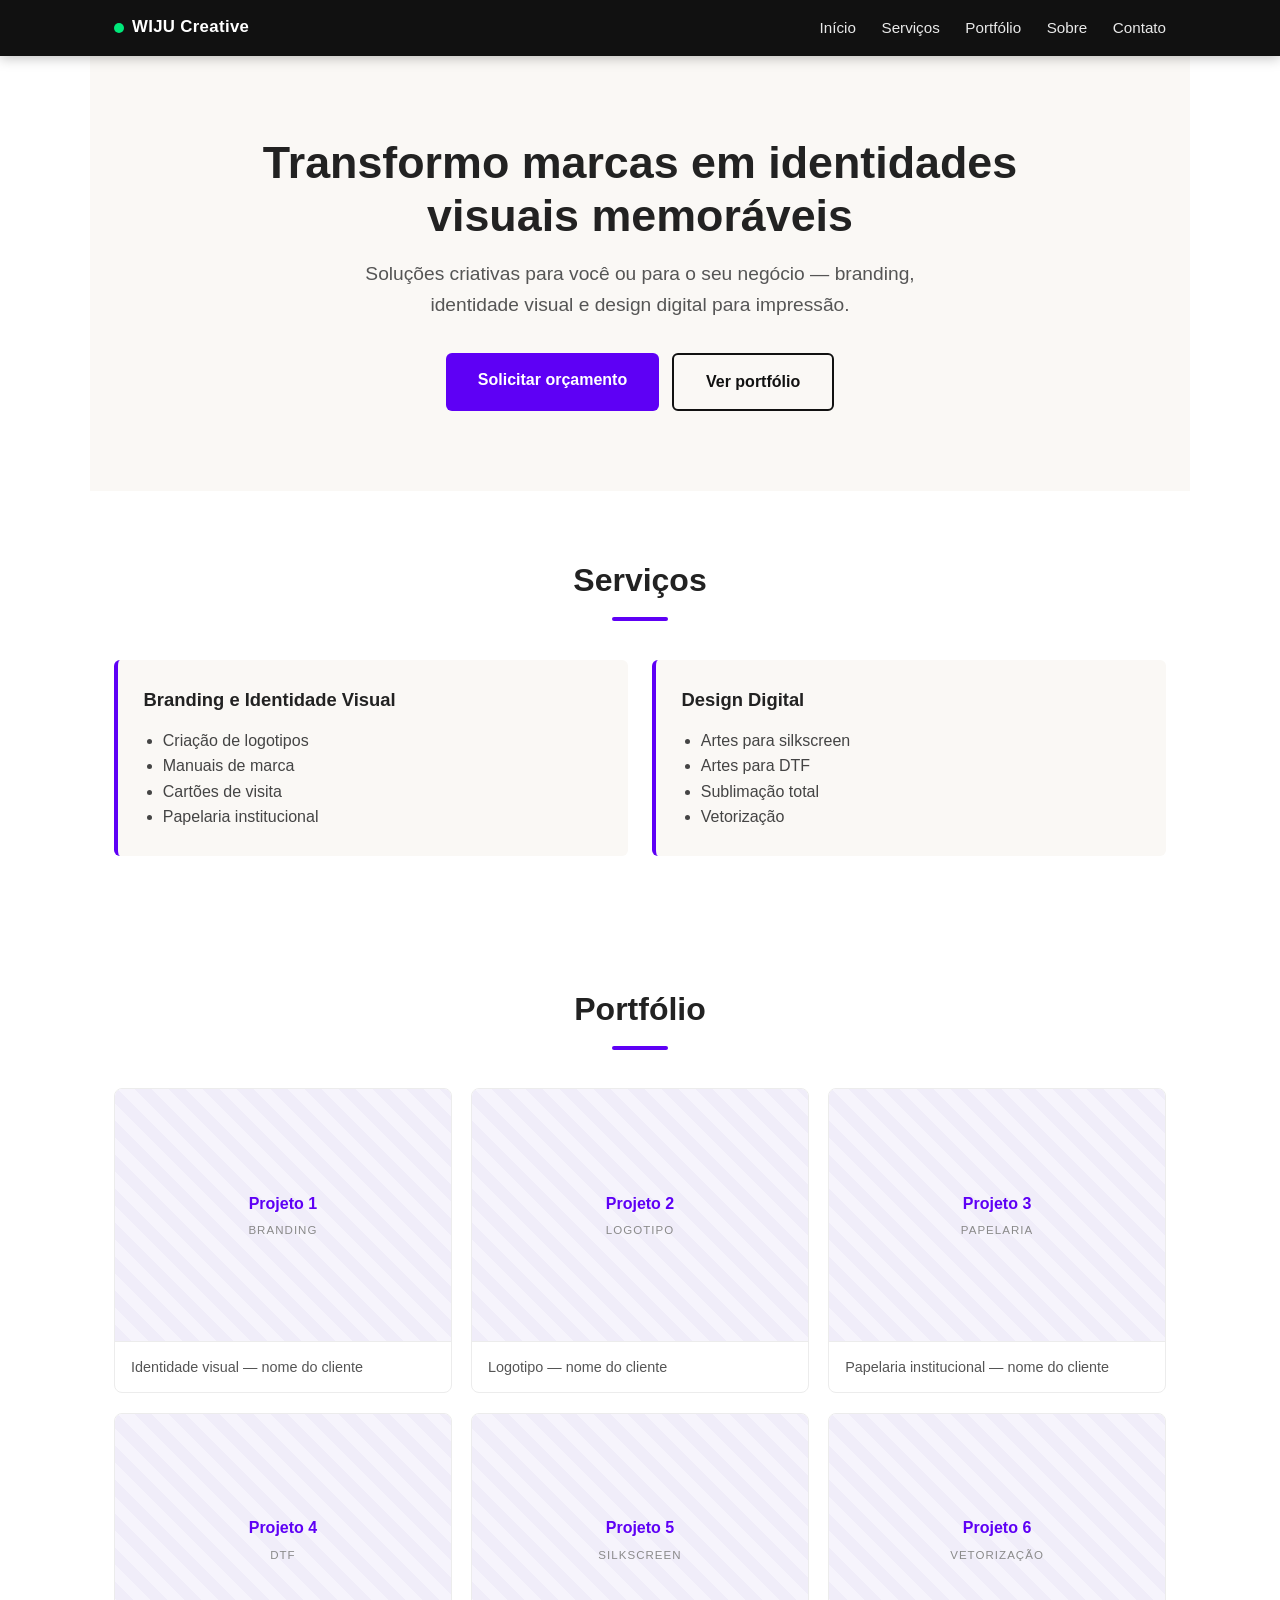
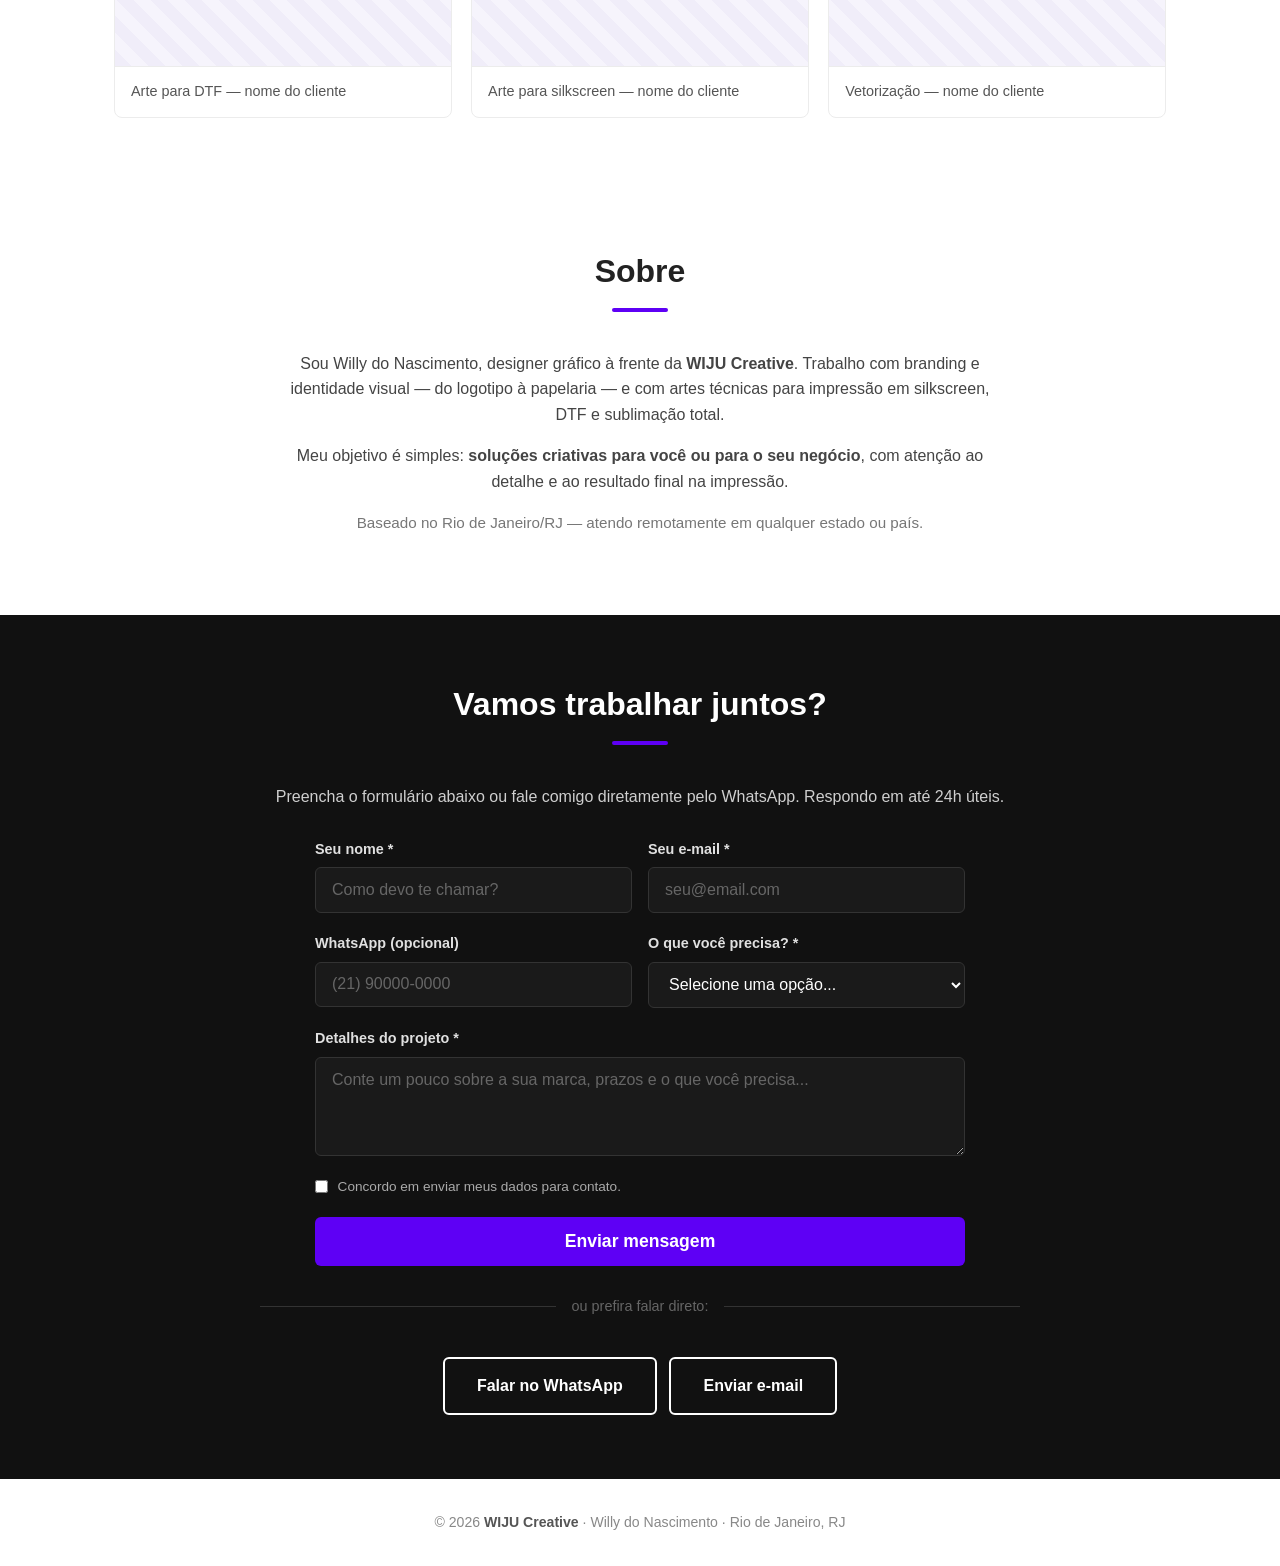
==== index.html @ ee86f131 "Add files via upload" ====
<!DOCTYPE html>
<html lang="pt-BR">
<head>
  <meta charset="UTF-8">
  <meta name="viewport" content="width=device-width, initial-scale=1.0">

  <!-- ===== SEO ===== -->
  <title>WIJU Creative | Branding e Design Digital — Willy do Nascimento</title>
  <meta name="description" content="WIJU Creative — Willy do Nascimento. Branding, identidade visual e design digital para impressão: silkscreen, DTF, sublimação total e vetorização. Rio de Janeiro, atendimento remoto em todo o Brasil e exterior.">
  <meta name="author" content="Willy do Nascimento">
  <meta name="theme-color" content="#5e00f5">
  <link rel="canonical" href="https://www.SEUDOMINIO.com.br/">

  <!-- ===== Open Graph / WhatsApp / Instagram ===== -->
  <meta property="og:type" content="website">
  <meta property="og:locale" content="pt_BR">
  <meta property="og:site_name" content="WIJU Creative">
  <meta property="og:title" content="WIJU Creative | Branding e Design Digital">
  <meta property="og:description" content="Soluções criativas para você ou para o seu negócio. Logotipos, identidade visual e artes técnicas para silkscreen, DTF e sublimação.">
  <meta property="og:url" content="https://www.SEUDOMINIO.com.br/">
  <!-- Aponta para a imagem na raiz do site -->
  <meta property="og:image" content="https://www.SEUDOMINIO.com.br/og-image.jpg">
  <meta property="og:image:width" content="1200">
  <meta property="og:image:height" content="630">
  <meta name="twitter:card" content="summary_large_image">

  <!-- ===== Favicon (SVG inline) ===== -->
  <link rel="icon" href="data:image/svg+xml,<svg xmlns='http://www.w3.org/2000/svg' viewBox='0 0 100 100'><rect width='100' height='100' rx='20' fill='%235e00f5'/><text x='50' y='70' font-family='Segoe UI,Arial' font-size='50' font-weight='bold' fill='%23faf8f5' text-anchor='middle'>W</text></svg>">

  <!-- ===== CSS externo ===== -->
  <link rel="stylesheet" href="css/styles.css">

  <!-- ===== Dados estruturados (Google) ===== -->
  <script type="application/ld+json">
  {
    "@context": "https://schema.org",
    "@type": "ProfessionalService",
    "name": "WIJU Creative",
    "alternateName": "Willy do Nascimento",
    "description": "Branding, identidade visual e design digital para impressão (silkscreen, DTF, sublimação total e vetorização).",
    "url": "https://www.SEUDOMINIO.com.br/",
    "email": "wncprintare@gmail.com",
    "telephone": "+55-21-97654-6319",
    "founder": { "@type": "Person", "name": "Willy do Nascimento" },
    "address": {
      "@type": "PostalAddress",
      "addressLocality": "Rio de Janeiro",
      "addressRegion": "RJ",
      "addressCountry": "BR"
    },
    "areaServed": { "@type": "Country", "name": "Brasil" },
    "priceRange": "$$"
  }
  </script>
</head>
<body>

<a class="skip" href="#inicio">Ir para o conteúdo</a>

<header>
  <nav aria-label="Navegação principal">
    <a href="#inicio" class="marca"><span class="dot" aria-hidden="true"></span>WIJU Creative</a>

    <button class="menu-btn" id="menu-btn" aria-expanded="false" aria-controls="menu" aria-label="Abrir menu">
      <span></span><span></span><span></span>
    </button>

    <ul id="menu">
      <li><a href="#inicio">Início</a></li>
      <li><a href="#servicos">Serviços</a></li>
      <li><a href="#portfolio">Portfólio</a></li>
      <li><a href="#sobre">Sobre</a></li>
      <li><a href="#contato">Contato</a></li>
    </ul>
  </nav>
</header>

<section class="hero" id="inicio">
  <h1>Transformo marcas em identidades visuais memoráveis</h1>
  <p>Soluções criativas para você ou para o seu negócio — branding, identidade visual e design digital para impressão.</p>
  <div class="hero-acoes">
    <a href="#contato" class="btn">Solicitar orçamento</a>
    <a href="#portfolio" class="btn secundario">Ver portfólio</a>
  </div>
</section>

<section id="servicos">
  <h2>Serviços</h2>
  <div class="servicos">
    <div class="card">
      <h3>Branding e Identidade Visual</h3>
      <ul>
        <li>Criação de logotipos</li>
        <li>Manuais de marca</li>
        <li>Cartões de visita</li>
        <li>Papelaria institucional</li>
      </ul>
    </div>
    <div class="card">
      <h3>Design Digital</h3>
      <ul>
        <li>Artes para silkscreen</li>
        <li>Artes para DTF</li>
        <li>Sublimação total</li>
        <li>Vetorização</li>
      </ul>
    </div>
  </div>
</section>

<section id="portfolio">
  <h2>Portfólio</h2>
  <div class="portfolio">

    <figure class="projeto">
      <div class="placeholder"><span>Projeto 1</span><small>Branding</small></div>
      <!-- <img src="imagens/projeto-1.jpg" alt="Identidade visual criada para a marca X" loading="lazy"> -->
      <figcaption>Identidade visual — nome do cliente</figcaption>
    </figure>

    <figure class="projeto">
      <div class="placeholder"><span>Projeto 2</span><small>Logotipo</small></div>
      <!-- <img src="imagens/projeto-2.jpg" alt="Logotipo criado para a marca Y" loading="lazy"> -->
      <figcaption>Logotipo — nome do cliente</figcaption>
    </figure>

    <figure class="projeto">
      <div class="placeholder"><span>Projeto 3</span><small>Papelaria</small></div>
      <!-- <img src="imagens/projeto-3.jpg" alt="Papelaria institucional da marca Z" loading="lazy"> -->
      <figcaption>Papelaria institucional — nome do cliente</figcaption>
    </figure>

    <figure class="projeto">
      <div class="placeholder"><span>Projeto 4</span><small>DTF</small></div>
      <!-- <img src="imagens/projeto-4.jpg" alt="Arte para DTF aplicada em camiseta" loading="lazy"> -->
      <figcaption>Arte para DTF — nome do cliente</figcaption>
    </figure>

    <figure class="projeto">
      <div class="placeholder"><span>Projeto 5</span><small>Silkscreen</small></div>
      <!-- <img src="imagens/projeto-5.jpg" alt="Arte para silkscreen em três cores" loading="lazy"> -->
      <figcaption>Arte para silkscreen — nome do cliente</figcaption>
    </figure>

    <figure class="projeto">
      <div class="placeholder"><span>Projeto 6</span><small>Vetorização</small></div>
      <!-- <img src="imagens/projeto-6.jpg" alt="Vetorização de logotipo para impressão" loading="lazy"> -->
      <figcaption>Vetorização — nome do cliente</figcaption>
    </figure>

  </div>
</section>

<section id="sobre" class="sobre">
  <h2>Sobre</h2>
  <p>Sou Willy do Nascimento, designer gráfico à frente da <strong>WIJU Creative</strong>. Trabalho com branding e identidade visual — do logotipo à papelaria — e com artes técnicas para impressão em silkscreen, DTF e sublimação total.</p>
  <p>Meu objetivo é simples: <strong>soluções criativas para você ou para o seu negócio</strong>, com atenção ao detalhe e ao resultado final na impressão.</p>
  <p class="local">Baseado no Rio de Janeiro/RJ — atendo remotamente em qualquer estado ou país.</p>
</section>

<section id="contato" class="contato">
  <div class="contato-inner">
    <h2>Vamos trabalhar juntos?</h2>
    <p>Preencha o formulário abaixo ou fale comigo diretamente pelo WhatsApp. Respondo em até 24h úteis.</p>
    
    <!-- FORMULÁRIO -->
    <form id="form-contato" class="form-contato" action="https://api.web3forms.com/submit" method="POST">
      <!-- Configurações ocultas do Web3Forms -->
      <input type="hidden" name="access_key" value="82404cfe-df08-44b4-8506-e5534142c077">
      <input type="hidden" name="subject" value="Novo Orçamento - Site WIJU Creative">
      <input type="hidden" name="from_name" value="Site WIJU Creative">
      
      <!-- Campo Honeypot (anti-spam invisível) -->
      <input type="checkbox" name="botcheck" class="hidden" style="display: none;">

      <div class="form-linha">
        <div class="form-grupo">
          <label for="nome">Seu nome *</label>
          <input type="text" id="nome" name="nome" required placeholder="Como devo te chamar?">
        </div>
        <div class="form-grupo">
          <label for="email">Seu e-mail *</label>
          <input type="email" id="email" name="email" required placeholder="seu@email.com">
        </div>
      </div>

      <div class="form-linha">
        <div class="form-grupo">
          <label for="whatsapp">WhatsApp (opcional)</label>
          <input type="tel" id="whatsapp" name="whatsapp" placeholder="(21) 90000-0000">
        </div>
        <div class="form-grupo">
          <label for="servico">O que você precisa? *</label>
          <select id="servico" name="servico" required>
            <option value="" disabled selected>Selecione uma opção...</option>
            <option value="Branding e Identidade Visual">Branding e Identidade Visual</option>
            <option value="Design Digital (Silkscreen, DTF, Sublimação)">Design Digital (Impressão)</option>
            <option value="Vetorização">Vetorização</option>
            <option value="Outro">Outro / Não sei ainda</option>
          </select>
        </div>
      </div>

      <div class="form-grupo">
        <label for="mensagem">Detalhes do projeto *</label>
        <textarea id="mensagem" name="mensagem" required rows="4" placeholder="Conte um pouco sobre a sua marca, prazos e o que você precisa..."></textarea>
      </div>

      <div class="form-grupo checkbox-grupo">
        <input type="checkbox" id="lgpd" name="lgpd" required>
        <label for="lgpd">Concordo em enviar meus dados para contato.</label>
      </div>

      <button type="submit" class="btn" id="btn-enviar">Enviar mensagem</button>
      
      <!-- Mensagem de sucesso/erro -->
      <div id="form-resultado" class="form-resultado" aria-live="polite"></div>
    </form>

    <div class="contato-divisor">
      <span>ou prefira falar direto:</span>
    </div>

    <div class="contato-acoes">
      <a class="btn secundario" href="https://wa.me/5521976546319?text=Ol%C3%A1%20Willy!%20Vim%20pelo%20site%20da%20WIJU%20Creative%20e%20quero%20um%20or%C3%A7amento." target="_blank" rel="noopener">Falar no WhatsApp</a>
      <a class="btn secundario" href="mailto:wncprintare@gmail.com?subject=Or%C3%A7amento%20-%20WIJU%20Creative">Enviar e-mail</a>
    </div>
  </div>
</section>

<footer>
  © 2026 <strong>WIJU Creative</strong> · Willy do Nascimento · Rio de Janeiro, RJ
</footer>

<script src="js/script.js" defer></script>

</body>
</html>
---- css/styles.css ----
/* =========================================================
   WIJU CREATIVE — estilos globais
   ========================================================= */

/* ---------- Variáveis (Paleta baseada no logo) ---------- */
:root {
  --preto: #111111;
  --roxo: #5e00f5;       /* Cor principal do logo */
  --verde: #00e87a;      /* Verde neon de destaque */
  --texto-suave: #555;
  --cinza: #faf8f5;      /* Fundo off-white do logo */
  --borda: #ececec;
}

/* ---------- Reset básico ---------- */
* { margin: 0; padding: 0; box-sizing: border-box; }
html { scroll-behavior: smooth; scroll-padding-top: 90px; }
body {
  font-family: 'Segoe UI', Arial, sans-serif;
  color: #222;
  line-height: 1.6;
  background: #fff;
}
img { max-width: 100%; display: block; }
a { color: inherit; }
:focus-visible { outline: 3px solid var(--verde); outline-offset: 3px; border-radius: 4px; }

/* Pular para o conteúdo (acessibilidade) */
.skip {
  position: absolute; left: -9999px; top: 0; z-index: 100;
  background: var(--roxo); color: #fff;
  padding: .75rem 1.25rem; font-weight: bold; border-radius: 0 0 6px 0;
}
.skip:focus { left: 0; }

/* ---------- Header ---------- */
header {
  background: var(--preto); color: #fff;
  position: sticky; top: 0; z-index: 50;
  box-shadow: 0 2px 12px rgba(0,0,0,.25);
}
nav {
  display: flex; justify-content: space-between; align-items: center; gap: 1rem;
  max-width: 1100px; margin: 0 auto; padding: .9rem 1.5rem;
}
.marca {
  display: flex; align-items: center; gap: .5rem;
  color: #fff; text-decoration: none;
  font-size: 1.05rem; font-weight: 700; letter-spacing: .02em;
}
.marca .dot { width: 10px; height: 10px; border-radius: 50%; background: var(--verde); }

#menu { display: flex; gap: 1.6rem; list-style: none; }
#menu a {
  color: #e9e9e9; text-decoration: none; font-size: .95rem;
  padding: .25rem 0; border-bottom: 2px solid transparent;
  transition: color .2s, border-color .2s;
}
#menu a:hover { color: var(--verde); border-bottom-color: var(--verde); }

/* Botão hambúrguer */
.menu-btn {
  display: none; flex-direction: column; justify-content: center; gap: 5px;
  width: 44px; height: 44px; padding: .4rem;
  background: none; border: 0; cursor: pointer;
}
.menu-btn span {
  display: block; width: 24px; height: 2px; background: #fff;
  transition: transform .25s ease, opacity .2s ease;
}
.menu-btn[aria-expanded="true"] span:nth-child(1) { transform: translateY(7px) rotate(45deg); }
.menu-btn[aria-expanded="true"] span:nth-child(2) { opacity: 0; }
.menu-btn[aria-expanded="true"] span:nth-child(3) { transform: translateY(-7px) rotate(-45deg); }

/* ---------- Hero ---------- */
.hero { background: var(--cinza); padding: 5rem 1.5rem; text-align: center; }
.hero h1 {
  font-size: clamp(1.9rem, 5vw, 2.8rem); line-height: 1.2;
  max-width: 820px; margin: 0 auto 1rem;
}
.hero p {
  font-size: clamp(1rem, 2.5vw, 1.2rem); color: var(--texto-suave);
  max-width: 640px; margin: 0 auto 2rem;
}
.hero-acoes { display: flex; flex-wrap: wrap; gap: .8rem; justify-content: center; }

/* ---------- Botões ---------- */
.btn {
  display: inline-block; background: var(--roxo); color: #fff;
  padding: .9rem 2rem; border-radius: 6px; text-decoration: none; font-weight: bold;
  transition: background .2s, transform .2s, color .2s, border-color .2s;
}
.btn:hover { background: var(--verde); color: var(--preto); transform: translateY(-1px); }
.btn.secundario { background: transparent; color: var(--preto); border: 2px solid var(--preto); }
.btn.secundario:hover { background: var(--preto); color: #fff; border-color: var(--preto); }

/* ---------- Seções ---------- */
section { padding: 4rem 1.5rem; max-width: 1100px; margin: 0 auto; }
h2 { font-size: clamp(1.6rem, 4vw, 2rem); text-align: center; margin-bottom: 2.4rem; }
h2::after {
  content: ""; display: block; width: 56px; height: 4px;
  background: var(--roxo); border-radius: 2px; margin: .7rem auto 0;
}

/* ---------- Serviços ---------- */
.servicos { display: grid; grid-template-columns: 1fr 1fr; gap: 1.5rem; }
.card {
  background: var(--cinza); border-left: 4px solid var(--roxo);
  padding: 1.6rem; border-radius: 6px;
  transition: transform .25s, box-shadow .25s;
}
.card:hover { transform: translateY(-3px); box-shadow: 0 10px 24px rgba(94,0,245,.1); }
.card h3 { margin-bottom: .8rem; font-size: 1.15rem; }
.card ul { list-style: disc; padding-left: 1.2rem; color: #444; }

/* ---------- Portfólio ---------- */
.portfolio { display: grid; grid-template-columns: repeat(auto-fit, minmax(260px, 1fr)); gap: 1.2rem; }
.projeto {
  background: #fff; border: 1px solid var(--borda); border-radius: 8px;
  overflow: hidden; transition: transform .25s, box-shadow .25s;
}
.projeto:hover { transform: translateY(-4px); box-shadow: 0 12px 26px rgba(0,0,0,.09); }
.placeholder {
  aspect-ratio: 4 / 3; display: grid; place-content: center; gap: .3rem;
  text-align: center; color: #8a8a8a;
  background: repeating-linear-gradient(45deg, #f0edf9, #f0edf9 12px, #f6f4fc 12px, #f6f4fc 24px);
}
.placeholder span { font-weight: 600; color: var(--roxo); }
.placeholder small { font-size: .72rem; letter-spacing: .09em; text-transform: uppercase; }
.projeto figcaption {
  padding: .85rem 1rem; font-size: .9rem; color: var(--texto-suave);
  border-top: 1px solid var(--borda);
}

/* ---------- Sobre ---------- */
.sobre p { max-width: 720px; margin: 0 auto 1rem; text-align: center; color: #444; }
.sobre .local { color: #777; font-size: .95rem; }

/* ---------- Contato ---------- */
.contato { background: var(--preto); color: #fff; max-width: none; padding: 4rem 1.5rem; }
.contato-inner { max-width: 760px; margin: 0 auto; text-align: center; }
.contato p { color: #cfcfcf; margin-bottom: 1.8rem; }
.contato-acoes { display: flex; flex-wrap: wrap; gap: .8rem; justify-content: center; }
.contato .btn { color: #fff; } /* Botão principal no fundo escuro mantém texto branco */
.contato .btn.secundario { color: #fff; border-color: #fff; }
.contato .btn.secundario:hover { background: #fff; color: var(--preto); }

/* ---------- Footer ---------- */
footer { text-align: center; padding: 2rem 1.5rem; font-size: .88rem; color: #888; }
footer strong { color: #555; }

/* =========================================================
   Responsivo
   ========================================================= */
@media (max-width: 760px) {
  nav { flex-wrap: wrap; row-gap: .4rem; }
  .menu-btn { display: flex; }
  #menu {
    display: none; flex-basis: 100%; flex-direction: column; gap: 0;
    margin-top: .6rem; border-top: 1px solid #262626;
  }
  #menu.aberto { display: flex; }
  #menu li { border-bottom: 1px solid #1f1f1f; }
  #menu li:last-child { border-bottom: 0; }
  #menu a { display: block; padding: .85rem 0; font-size: 1rem; border-bottom: 0; }
  .servicos { grid-template-columns: 1fr; }
  .hero { padding: 3.5rem 1.5rem; }
}

/* Acessibilidade: reduzir movimento */
@media (prefers-reduced-motion: reduce) {
  html { scroll-behavior: auto; }
  * { transition: none !important; animation: none !important; }
}

/* =========================================================
   Formulário de Contato
   ========================================================= */
.form-contato {
  text-align: left;
  max-width: 650px;
  margin: 0 auto 2rem;
}

.form-linha {
  display: grid;
  grid-template-columns: 1fr 1fr;
  gap: 1rem;
}

.form-grupo {
  display: flex;
  flex-direction: column;
  margin-bottom: 1.2rem;
}

.form-grupo label {
  font-size: 0.9rem;
  font-weight: 600;
  margin-bottom: 0.4rem;
  color: #e0e0e0;
}

.form-grupo input, 
.form-grupo select, 
.form-grupo textarea {
  width: 100%;
  padding: 0.8rem 1rem;
  background: #1a1a1a;
  border: 1px solid #333;
  border-radius: 6px;
  color: #fff;
  font-family: inherit;
  font-size: 1rem;
  transition: border-color 0.2s, box-shadow 0.2s;
}

.form-grupo input:focus, 
.form-grupo select:focus, 
.form-grupo textarea:focus {
  outline: none;
  border-color: var(--verde);
  box-shadow: 0 0 0 3px rgba(0, 232, 122, 0.2);
}

.form-grupo input::placeholder, 
.form-grupo textarea::placeholder {
  color: #666;
}

.checkbox-grupo {
  flex-direction: row;
  align-items: center;
  gap: 0.6rem;
}

.checkbox-grupo input {
  width: auto;
  cursor: pointer;
}

.checkbox-grupo label {
  margin-bottom: 0;
  font-weight: normal;
  font-size: 0.85rem;
  color: #aaa;
  cursor: pointer;
}

.form-contato .btn {
  width: 100%;
  cursor: pointer;
  border: none;
  font-size: 1.1rem;
}

.form-contato .btn:disabled {
  opacity: 0.7;
  cursor: not-allowed;
  background: #444;
  color: #999;
}

.form-resultado {
  margin-top: 1rem;
  text-align: center;
  font-weight: bold;
  display: none;
}

.form-resultado.sucesso {
  display: block;
  color: var(--verde);
}

.form-resultado.erro {
  display: block;
  color: #ff4d4d;
}

.contato-divisor {
  text-align: center;
  margin: 2.5rem 0 1.5rem;
  border-top: 1px solid #333;
  position: relative;
}

.contato-divisor span {
  background: var(--preto);
  padding: 0 1rem;
  color: #666;
  position: relative;
  top: -14px;
  font-size: 0.9rem;
}

@media (max-width: 600px) {
  .form-linha {
    grid-template-columns: 1fr;
    gap: 0;
  }
}
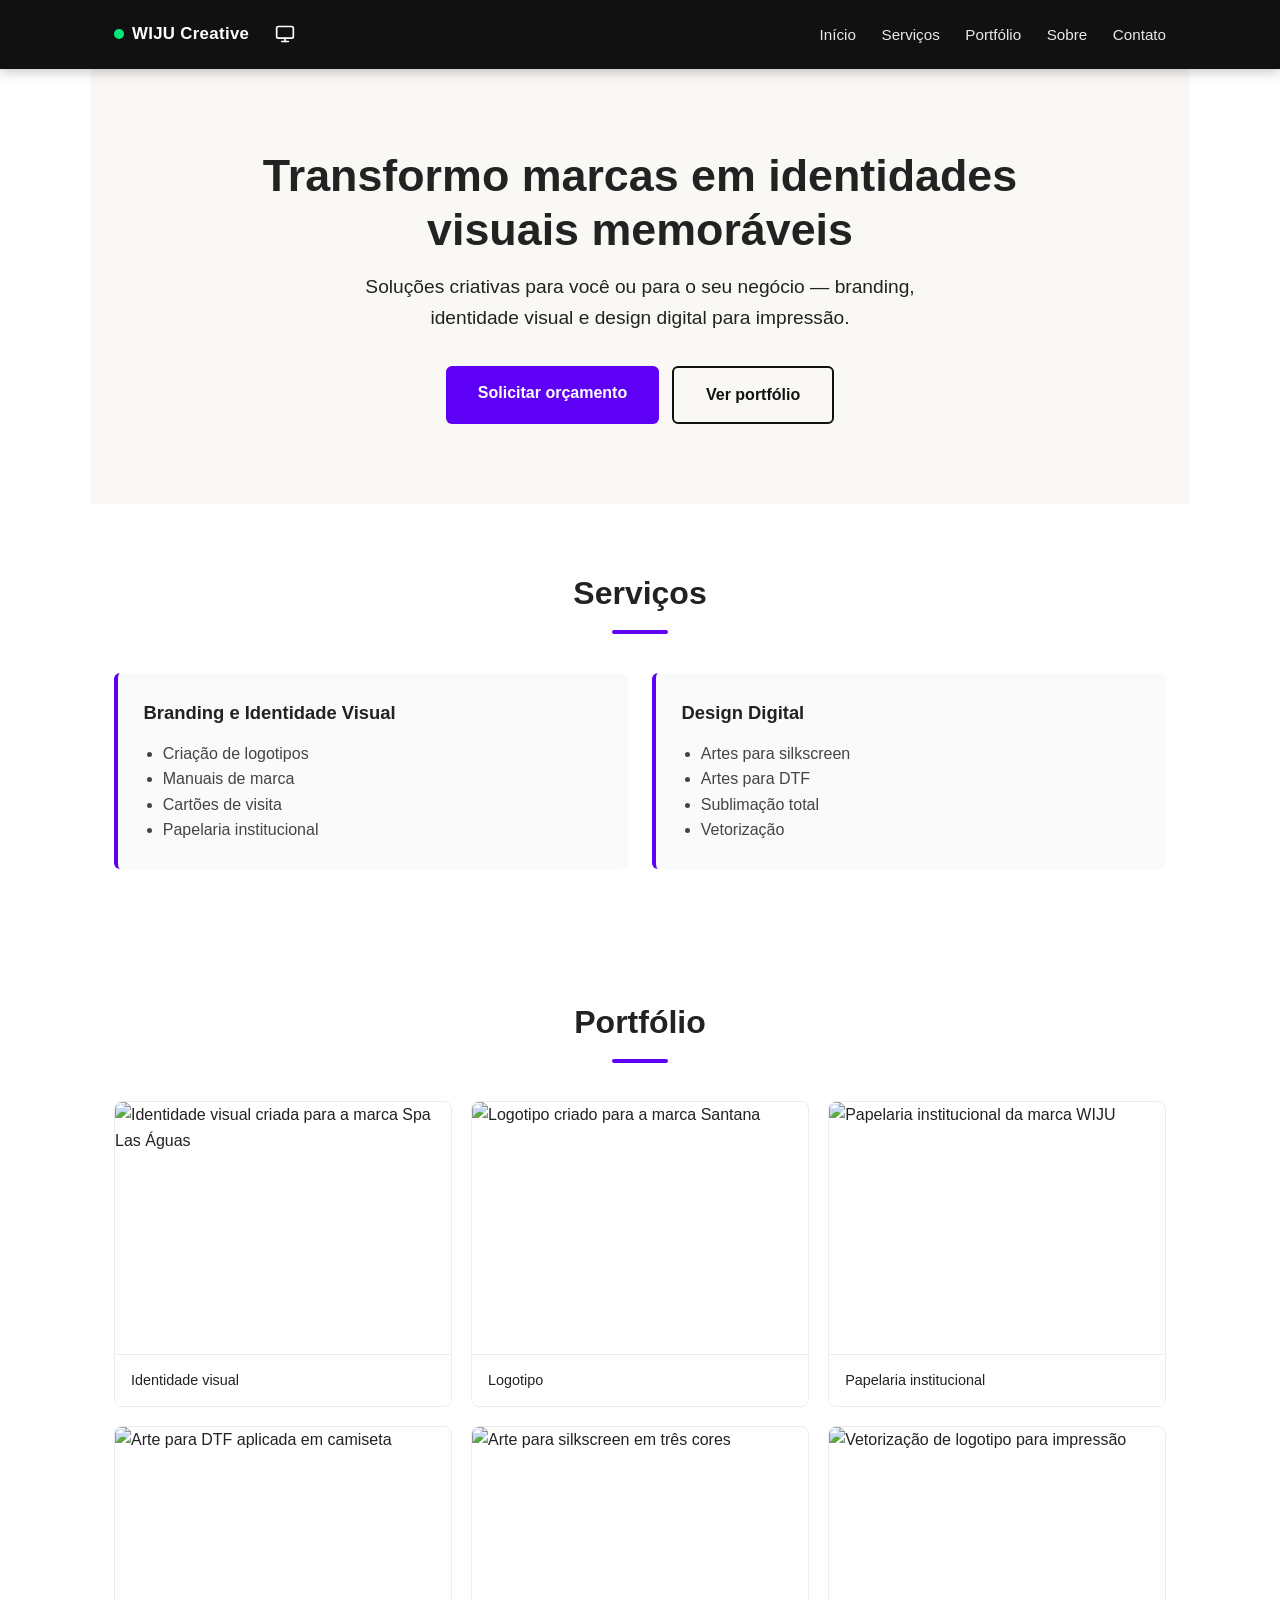
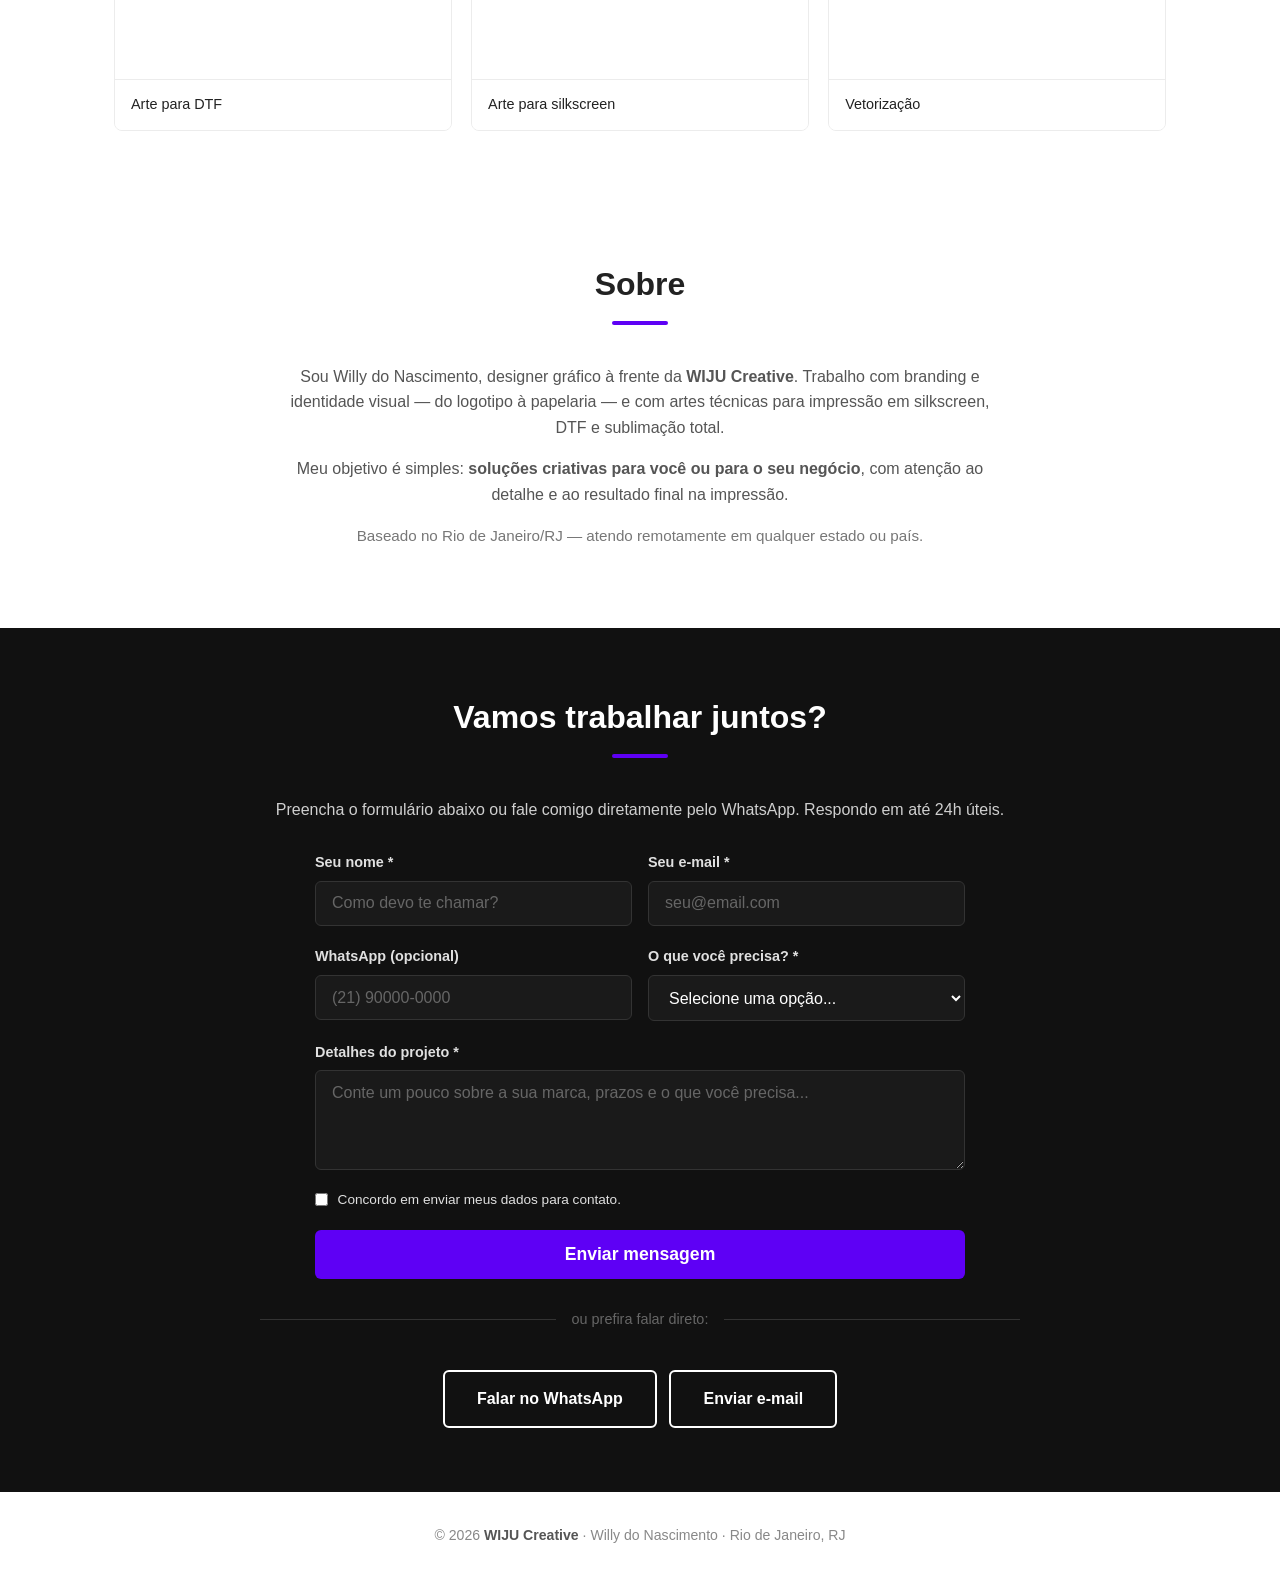
==== commit 0b594b43: "Add files via upload" ====
--- a/index.html
+++ b/index.html
@@ -9,6 +9,18 @@
   <meta name="description" content="WIJU Creative — Willy do Nascimento. Branding, identidade visual e design digital para impressão: silkscreen, DTF, sublimação total e vetorização. Rio de Janeiro, atendimento remoto em todo o Brasil e exterior.">
   <meta name="author" content="Willy do Nascimento">
   <meta name="theme-color" content="#5e00f5">
+
+    <!-- Script para aplicar o tema antes da página carregar (evita flash de tela branca) -->
+  <script>
+    const temaSalvo = localStorage.getItem('wiju-tema') || 'auto';
+    const prefereEscuro = window.matchMedia('(prefers-color-scheme: dark)').matches;
+    if (temaSalvo === 'dark' || (temaSalvo === 'auto' && prefereEscuro)) {
+      document.documentElement.setAttribute('data-theme', 'dark');
+    } else {
+      document.documentElement.setAttribute('data-theme', 'light');
+    }
+  </script>
+  
   <link rel="canonical" href="https://www.SEUDOMINIO.com.br/">
 
   <!-- ===== Open Graph / WhatsApp / Instagram ===== -->
@@ -58,12 +70,25 @@
 <a class="skip" href="#inicio">Ir para o conteúdo</a>
 
 <header>
-  <nav aria-label="Navegação principal">
+    <nav aria-label="Navegação principal">
     <a href="#inicio" class="marca"><span class="dot" aria-hidden="true"></span>WIJU Creative</a>
 
-    <button class="menu-btn" id="menu-btn" aria-expanded="false" aria-controls="menu" aria-label="Abrir menu">
-      <span></span><span></span><span></span>
-    </button>
+    <div class="nav-acoes">
+      <!-- Botão de Tema -->
+      <button id="theme-toggle" class="theme-btn" aria-label="Alternar tema" title="Alternar tema">
+        <!-- Ícones SVG (serão controlados pelo JS) -->
+        <svg class="icone-sol" xmlns="http://www.w3.org/2000/svg" width="20" height="20" viewBox="0 0 24 24" fill="none" stroke="currentColor" stroke-width="2" stroke-linecap="round" stroke-linejoin="round"><circle cx="12" cy="12" r="5"></circle><line x1="12" y1="1" x2="12" y2="3"></line><line x1="12" y1="21" x2="12" y2="23"></line><line x1="4.22" y1="4.22" x2="5.64" y2="5.64"></line><line x1="18.36" y1="18.36" x2="19.78" y2="19.78"></line><line x1="1" y1="12" x2="3" y2="12"></line><line x1="21" y1="12" x2="23" y2="12"></line><line x1="4.22" y1="19.78" x2="5.64" y2="18.36"></line><line x1="18.36" y1="5.64" x2="19.78" y2="4.22"></line></svg>
+        
+        <svg class="icone-lua" xmlns="http://www.w3.org/2000/svg" width="20" height="20" viewBox="0 0 24 24" fill="none" stroke="currentColor" stroke-width="2" stroke-linecap="round" stroke-linejoin="round"><path d="M21 12.79A9 9 0 1 1 11.21 3 7 7 0 0 0 21 12.79z"></path></svg>
+        
+        <svg class="icone-auto" xmlns="http://www.w3.org/2000/svg" width="20" height="20" viewBox="0 0 24 24" fill="none" stroke="currentColor" stroke-width="2" stroke-linecap="round" stroke-linejoin="round"><rect x="2" y="3" width="20" height="14" rx="2" ry="2"></rect><line x1="8" y1="21" x2="16" y2="21"></line><line x1="12" y1="17" x2="12" y2="21"></line></svg>
+      </button>
+
+      <!-- Botão Hambúrguer -->
+      <button class="menu-btn" id="menu-btn" aria-expanded="false" aria-controls="menu" aria-label="Abrir menu">
+        <span></span><span></span><span></span>
+      </button>
+    </div>
 
     <ul id="menu">
       <li><a href="#inicio">Início</a></li>
@@ -113,39 +138,33 @@
   <div class="portfolio">
 
     <figure class="projeto">
-      <div class="placeholder"><span>Projeto 1</span><small>Branding</small></div>
-      <!-- <img src="imagens/projeto-1.jpg" alt="Identidade visual criada para a marca X" loading="lazy"> -->
-      <figcaption>Identidade visual — nome do cliente</figcaption>
-    </figure>
-
-    <figure class="projeto">
-      <div class="placeholder"><span>Projeto 2</span><small>Logotipo</small></div>
-      <!-- <img src="imagens/projeto-2.jpg" alt="Logotipo criado para a marca Y" loading="lazy"> -->
-      <figcaption>Logotipo — nome do cliente</figcaption>
-    </figure>
-
-    <figure class="projeto">
-      <div class="placeholder"><span>Projeto 3</span><small>Papelaria</small></div>
-      <!-- <img src="imagens/projeto-3.jpg" alt="Papelaria institucional da marca Z" loading="lazy"> -->
-      <figcaption>Papelaria institucional — nome do cliente</figcaption>
-    </figure>
-
-    <figure class="projeto">
-      <div class="placeholder"><span>Projeto 4</span><small>DTF</small></div>
-      <!-- <img src="imagens/projeto-4.jpg" alt="Arte para DTF aplicada em camiseta" loading="lazy"> -->
-      <figcaption>Arte para DTF — nome do cliente</figcaption>
-    </figure>
-
-    <figure class="projeto">
-      <div class="placeholder"><span>Projeto 5</span><small>Silkscreen</small></div>
-      <!-- <img src="imagens/projeto-5.jpg" alt="Arte para silkscreen em três cores" loading="lazy"> -->
-      <figcaption>Arte para silkscreen — nome do cliente</figcaption>
-    </figure>
-
-    <figure class="projeto">
-      <div class="placeholder"><span>Projeto 6</span><small>Vetorização</small></div>
-      <!-- <img src="imagens/projeto-6.jpg" alt="Vetorização de logotipo para impressão" loading="lazy"> -->
-      <figcaption>Vetorização — nome do cliente</figcaption>
+      <img src="images/projeto-1.png" alt="Identidade visual criada para a marca Spa Las Águas" loading="lazy">
+      <figcaption>Identidade visual</figcaption>
+    </figure>
+
+    <figure class="projeto">
+      <img src="images/projeto-2.png" alt="Logotipo criado para a marca Santana" loading="lazy">
+      <figcaption>Logotipo</figcaption>
+    </figure>
+
+    <figure class="projeto">
+      <img src="images/projeto-3.png" alt="Papelaria institucional da marca WIJU" loading="lazy">
+      <figcaption>Papelaria institucional</figcaption>
+    </figure>
+
+    <figure class="projeto">
+      <img src="images/projeto-4.png" alt="Arte para DTF aplicada em camiseta" loading="lazy">
+      <figcaption>Arte para DTF</figcaption>
+    </figure>
+
+    <figure class="projeto">
+      <img src="images/projeto-5.png" alt="Arte para silkscreen em três cores" loading="lazy">
+      <figcaption>Arte para silkscreen</figcaption>
+    </figure>
+
+    <figure class="projeto">
+      <img src="images/projeto-6.png" alt="Vetorização de logotipo para impressão" loading="lazy">
+      <figcaption>Vetorização</figcaption>
     </figure>
 
   </div>
@@ -232,6 +251,12 @@
   © 2026 <strong>WIJU Creative</strong> · Willy do Nascimento · Rio de Janeiro, RJ
 </footer>
 
+<!-- Estrutura do Lightbox (invisível por padrão) -->
+<div id="lightbox" class="lightbox" aria-hidden="true" role="dialog">
+  <button class="lightbox-fechar" aria-label="Fechar imagem">&times;</button>
+  <img id="lightbox-img" src="" alt="Imagem ampliada do portfólio">
+</div>
+
 <script src="js/script.js" defer></script>
 
 </body>
--- a/css/styles.css
+++ b/css/styles.css
@@ -2,14 +2,41 @@
    WIJU CREATIVE — estilos globais
    ========================================================= */
 
-/* ---------- Variáveis (Paleta baseada no logo) ---------- */
+/* ---------- Variáveis (Temas) ---------- */
 :root {
+  /* Cores da Marca (Fixas) */
+  --roxo: #5e00f5;
+  --verde: #00e87a;
+  
+  /* Cores do Tema Claro (Padrão) */
+  --bg: #ffffff;
+  --bg-alt: #faf8f5;
+  --text: #222222;
+  --text-suave: #555555;
+  --text-inverso: #ffffff;
   --preto: #111111;
-  --roxo: #5e00f5;       /* Cor principal do logo */
-  --verde: #00e87a;      /* Verde neon de destaque */
-  --texto-suave: #555;
-  --cinza: #faf8f5;      /* Fundo off-white do logo */
   --borda: #ececec;
+  --card-bg: #fafafa;
+  --header-bg: #111111;
+  --header-text: #ffffff;
+  --form-bg: #ffffff;
+  --form-borda: #cccccc;
+}
+
+/* Cores do Tema Escuro */
+[data-theme="dark"] {
+  --bg: #111111;
+  --bg-alt: #1a1a1a;
+  --text: #f0f0f0;
+  --text-suave: #aaaaaa;
+  --text-inverso: #111111;
+  --preto: #f0f0f0;
+  --borda: #333333;
+  --card-bg: #1e1e1e;
+  --header-bg: #000000;
+  --header-text: #ffffff;
+  --form-bg: #1a1a1a;
+  --form-borda: #444444;
 }
 
 /* ---------- Reset básico ---------- */
@@ -17,9 +44,10 @@
 html { scroll-behavior: smooth; scroll-padding-top: 90px; }
 body {
   font-family: 'Segoe UI', Arial, sans-serif;
-  color: #222;
+  color: var(--text);
+  background: var(--bg);
   line-height: 1.6;
-  background: #fff;
+  transition: background-color 0.3s, color 0.3s;
 }
 img { max-width: 100%; display: block; }
 a { color: inherit; }
@@ -34,10 +62,12 @@
 .skip:focus { left: 0; }
 
 /* ---------- Header ---------- */
+/* ---------- Header ---------- */
 header {
-  background: var(--preto); color: #fff;
+  background: var(--header-bg); color: var(--header-text);
   position: sticky; top: 0; z-index: 50;
   box-shadow: 0 2px 12px rgba(0,0,0,.25);
+  transition: background-color 0.3s;
 }
 nav {
   display: flex; justify-content: space-between; align-items: center; gap: 1rem;
@@ -45,18 +75,33 @@
 }
 .marca {
   display: flex; align-items: center; gap: .5rem;
-  color: #fff; text-decoration: none;
+  color: var(--header-text); text-decoration: none;
   font-size: 1.05rem; font-weight: 700; letter-spacing: .02em;
 }
 .marca .dot { width: 10px; height: 10px; border-radius: 50%; background: var(--verde); }
 
-#menu { display: flex; gap: 1.6rem; list-style: none; }
+.nav-acoes {
+  display: flex; align-items: center; gap: 0.5rem;
+}
+
+#menu { display: flex; gap: 1.6rem; list-style: none; margin-left: auto; }
 #menu a {
   color: #e9e9e9; text-decoration: none; font-size: .95rem;
   padding: .25rem 0; border-bottom: 2px solid transparent;
   transition: color .2s, border-color .2s;
 }
 #menu a:hover { color: var(--verde); border-bottom-color: var(--verde); }
+
+/* Botão de Tema */
+.theme-btn {
+  display: flex; align-items: center; justify-content: center;
+  width: 40px; height: 40px; border-radius: 50%;
+  background: transparent; color: var(--header-text);
+  border: none; cursor: pointer;
+  transition: background 0.2s, color 0.2s;
+}
+.theme-btn:hover { background: rgba(255,255,255,0.1); color: var(--verde); }
+.theme-btn svg { display: none; } /* Esconde todos por padrão */
 
 /* Botão hambúrguer */
 .menu-btn {
@@ -299,4 +344,114 @@
     grid-template-columns: 1fr;
     gap: 0;
   }
+}
+
+/* Controle de qual ícone aparece baseado no atributo data-theme */
+[data-theme="light"] .icone-sol { display: block; }
+[data-theme="dark"] .icone-lua { display: block; }
+html:not([data-theme="light"]):not([data-theme="dark"]) .icone-auto { display: block; } 
+/* O seletor acima prevê um possível estado "auto", mas o JS cuidará de alternar entre sol/lua no auto */
+
+/* Ajustes de seções para o Tema */
+.hero { background: var(--bg-alt); }
+.card { background: var(--card-bg); }
+.projeto { background: var(--bg); border-color: var(--borda); }
+.projeto figcaption { border-color: var(--borda); }
+.placeholder {
+  background: repeating-linear-gradient(45deg, var(--bg-alt), var(--bg-alt) 12px, var(--bg) 12px, var(--bg) 24px);
+}
+.sobre p { color: var(--text-suave); }
+
+/* Seção de Contato (Mantém escura nos dois temas para destaque) */
+.contato { background: #111111; color: #ffffff; }
+.contato p { color: #cfcfcf; }
+.form-grupo label { color: #e0e0e0; }
+.form-grupo input, .form-grupo select, .form-grupo textarea {
+  background: #1a1a1a; border: 1px solid #333; color: #fff;
+}
+.form-grupo input:focus, .form-grupo select:focus, .form-grupo textarea:focus {
+  border-color: var(--verde); box-shadow: 0 0 0 3px rgba(0, 232, 122, 0.2);
+}
+.contato-divisor span { background: #111111; }
+
+/* Responsivo do botão de tema no mobile */
+@media (max-width: 760px) {
+  .nav-acoes { margin-left: auto; }
+  #menu { margin-left: 0; }
+}
+
+/* =========================================================
+   Portfólio Real e Lightbox
+   ========================================================= */
+.projeto {
+  cursor: pointer; /* Indica que é clicável */
+}
+
+.projeto img {
+  width: 100%;
+  aspect-ratio: 4 / 3; /* Mantém o grid alinhado, mesmo se as imagens tiverem tamanhos diferentes */
+  object-fit: cover;   /* Corta a imagem para preencher o espaço sem distorcer */
+  transition: transform 0.4s ease;
+}
+
+.projeto:hover img {
+  transform: scale(1.05); /* Efeito de zoom suave */
+}
+
+/* O texto embaixo da imagem não pode ser cortado pelo zoom */
+.projeto figcaption {
+  position: relative;
+  background: var(--bg);
+  z-index: 2;
+}
+
+/* Estilos do Lightbox */
+.lightbox {
+  position: fixed;
+  top: 0; left: 0; width: 100%; height: 100vh;
+  background: rgba(0, 0, 0, 0.9);
+  backdrop-filter: blur(5px);
+  display: flex;
+  justify-content: center;
+  align-items: center;
+  z-index: 1000;
+  opacity: 0;
+  visibility: hidden;
+  transition: opacity 0.3s, visibility 0.3s;
+}
+
+.lightbox.ativo {
+  opacity: 1;
+  visibility: visible;
+}
+
+.lightbox img {
+  max-width: 90%;
+  max-height: 85vh;
+  object-fit: contain; /* Mostra a imagem inteira no lightbox */
+  border-radius: 8px;
+  box-shadow: 0 10px 40px rgba(0,0,0,0.5);
+  transform: scale(0.95);
+  transition: transform 0.3s ease;
+}
+
+.lightbox.ativo img {
+  transform: scale(1);
+}
+
+.lightbox-fechar {
+  position: absolute;
+  top: 20px;
+  right: 30px;
+  color: #fff;
+  font-size: 3rem;
+  background: transparent;
+  border: none;
+  cursor: pointer;
+  line-height: 1;
+  transition: color 0.2s;
+}
+
+.lightbox-fechar:hover {
+  color: var(--verde);
 }
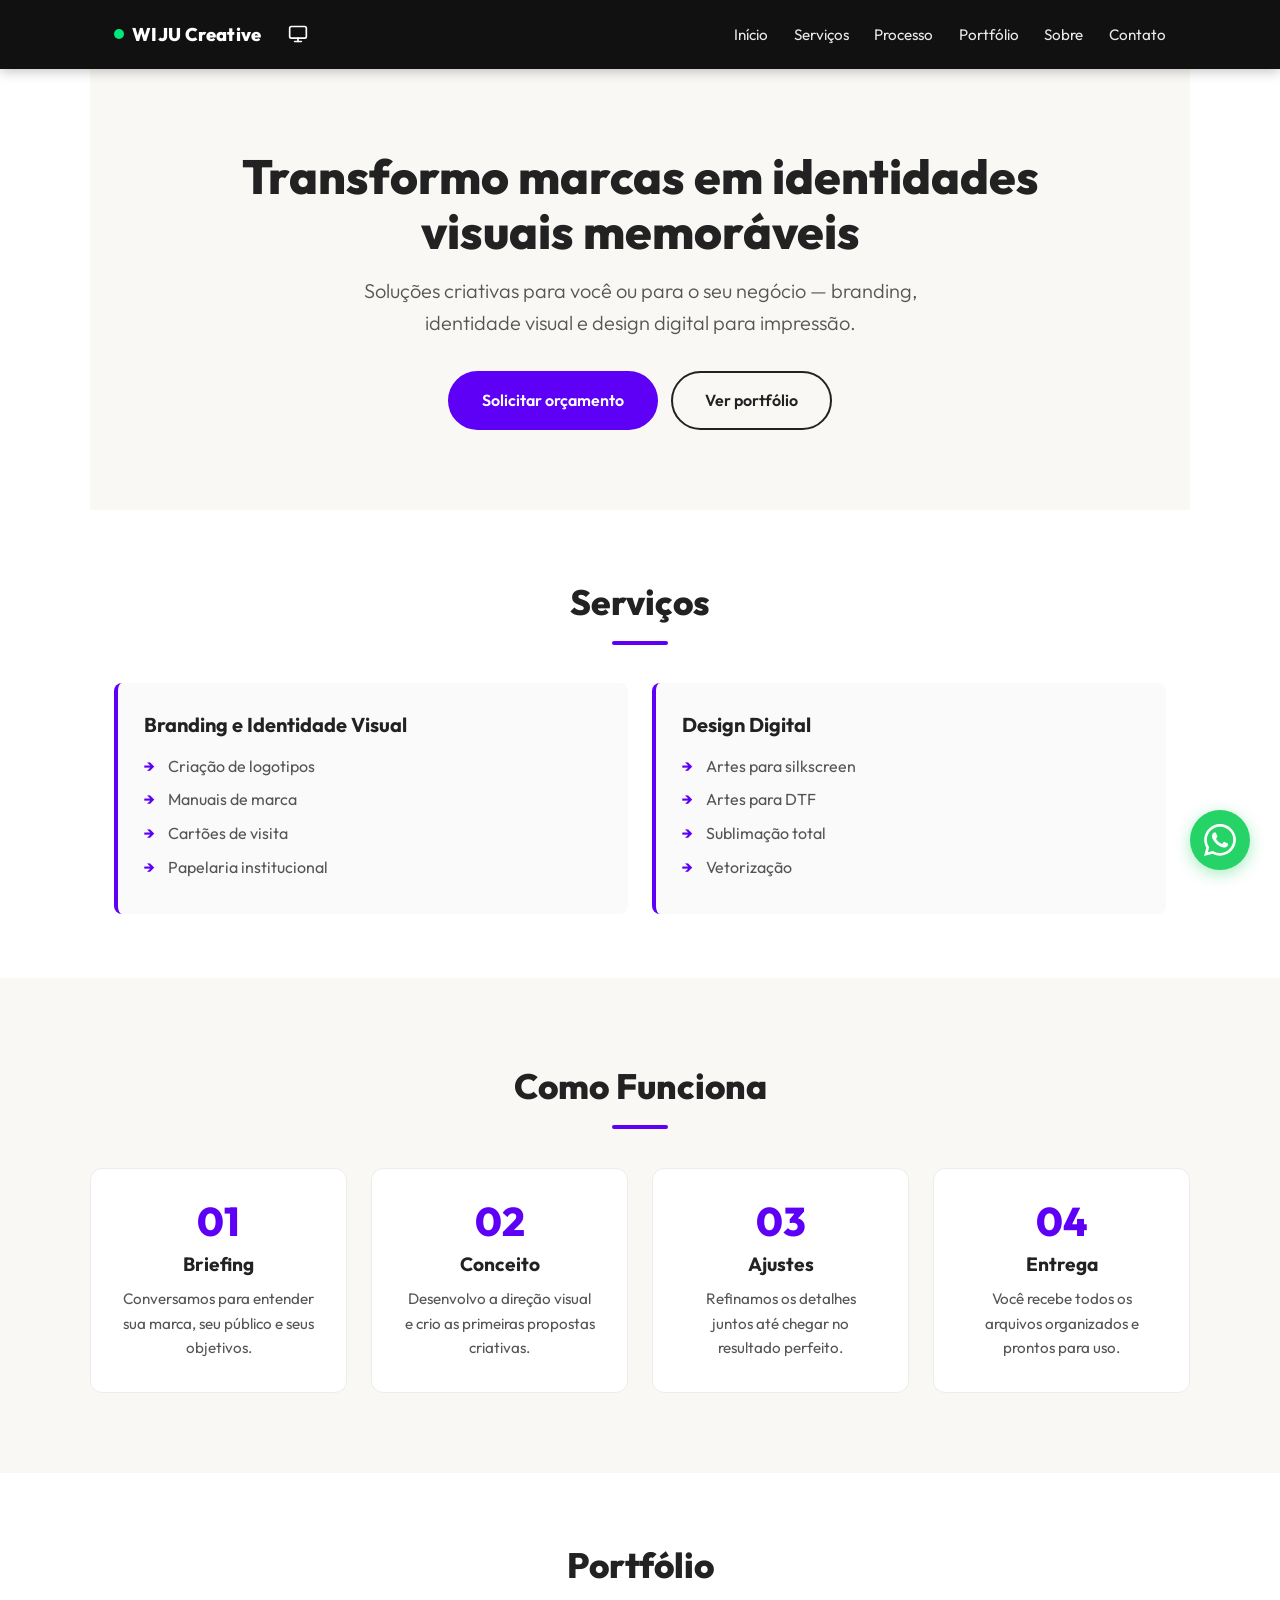
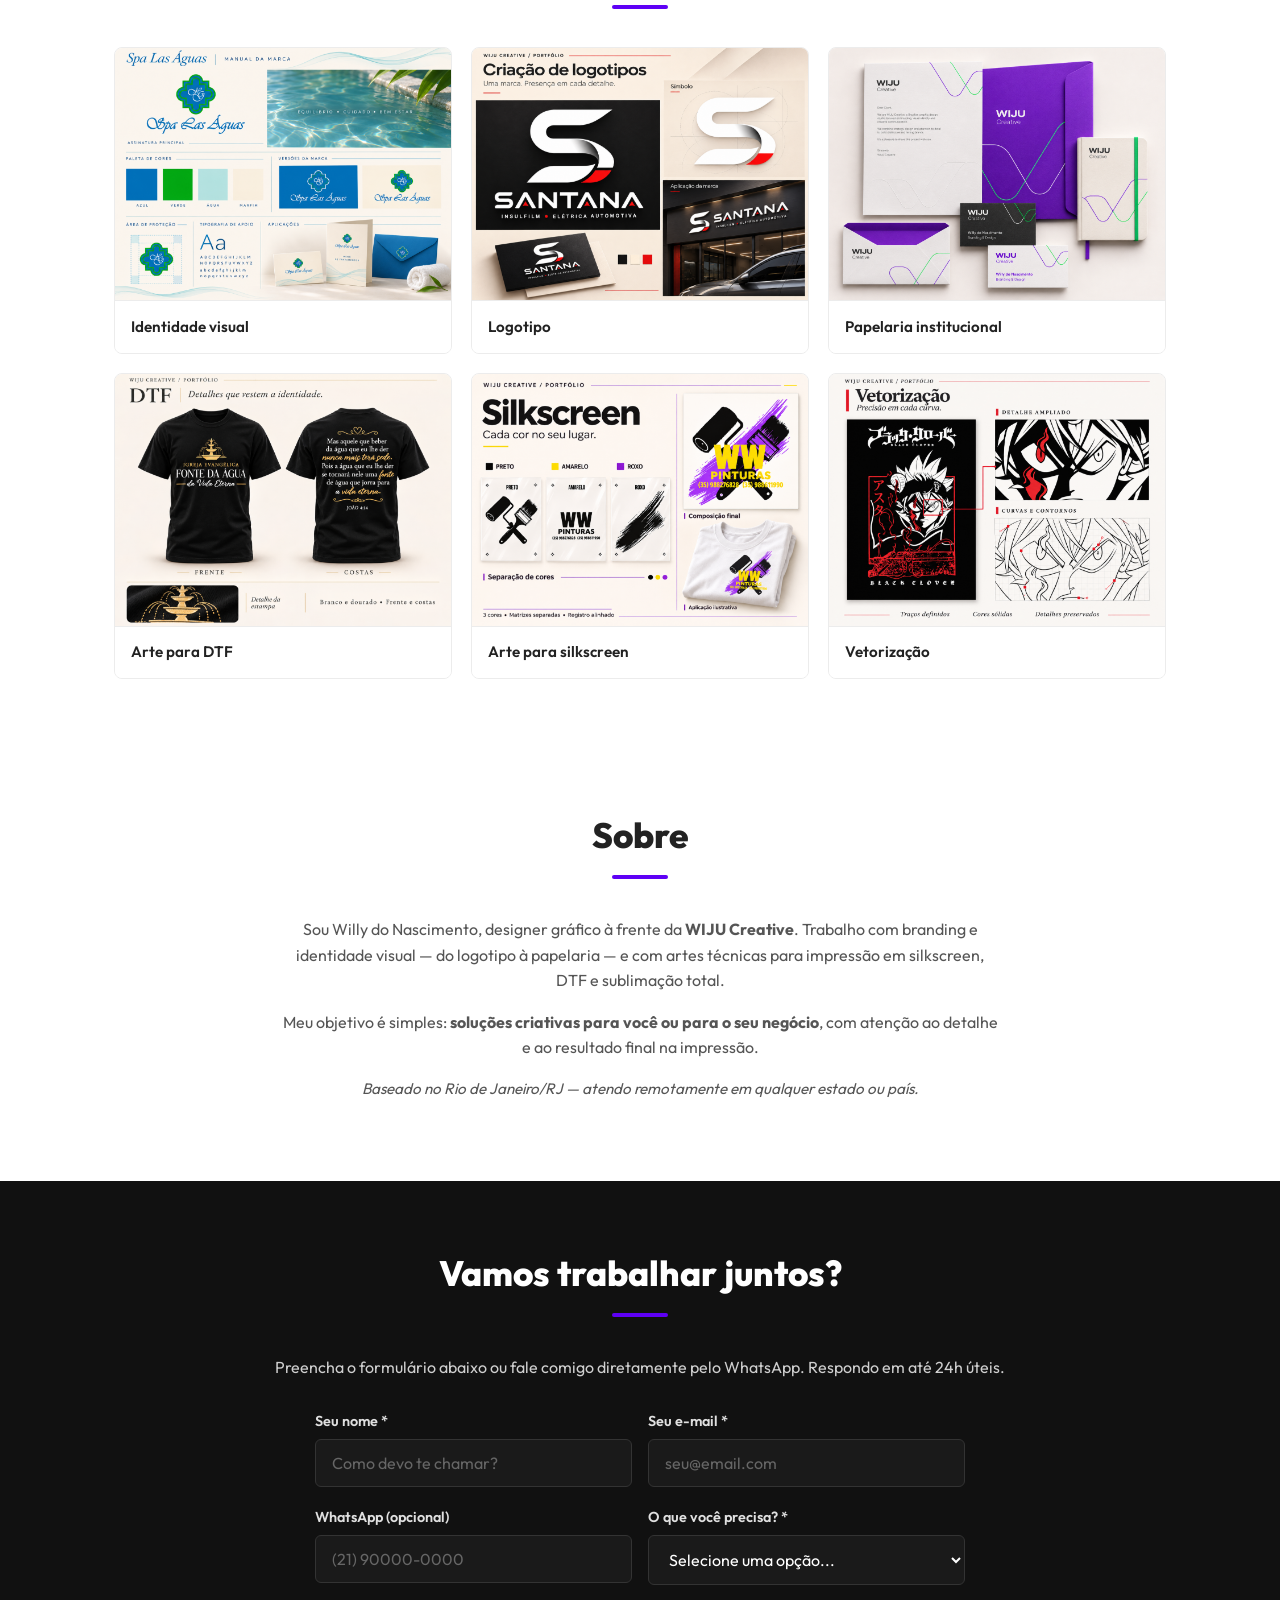
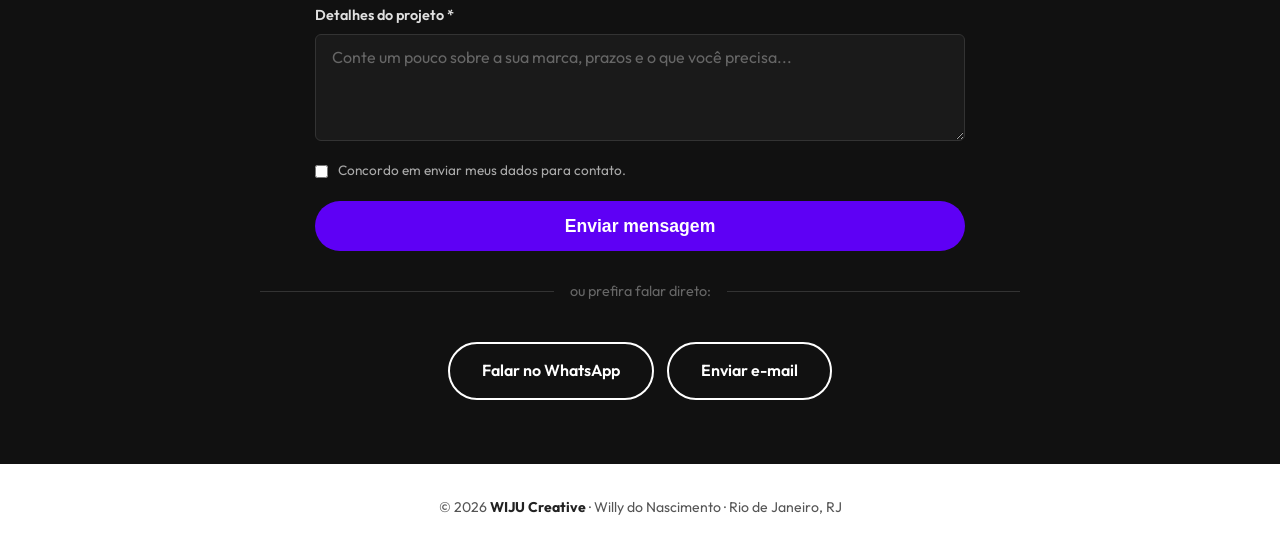
==== commit ca41f5e2: "Add files via upload" ====
--- a/index.html
+++ b/index.html
@@ -10,7 +10,7 @@
   <meta name="author" content="Willy do Nascimento">
   <meta name="theme-color" content="#5e00f5">
 
-    <!-- Script para aplicar o tema antes da página carregar (evita flash de tela branca) -->
+  <!-- Script para aplicar o tema antes da página carregar (evita flash de tela branca) -->
   <script>
     const temaSalvo = localStorage.getItem('wiju-tema') || 'auto';
     const prefereEscuro = window.matchMedia('(prefers-color-scheme: dark)').matches;
@@ -30,7 +30,6 @@
   <meta property="og:title" content="WIJU Creative | Branding e Design Digital">
   <meta property="og:description" content="Soluções criativas para você ou para o seu negócio. Logotipos, identidade visual e artes técnicas para silkscreen, DTF e sublimação.">
   <meta property="og:url" content="https://www.SEUDOMINIO.com.br/">
-  <!-- Aponta para a imagem na raiz do site -->
   <meta property="og:image" content="https://www.SEUDOMINIO.com.br/og-image.jpg">
   <meta property="og:image:width" content="1200">
   <meta property="og:image:height" content="630">
@@ -38,6 +37,11 @@
 
   <!-- ===== Favicon (SVG inline) ===== -->
   <link rel="icon" href="data:image/svg+xml,<svg xmlns='http://www.w3.org/2000/svg' viewBox='0 0 100 100'><rect width='100' height='100' rx='20' fill='%235e00f5'/><text x='50' y='70' font-family='Segoe UI,Arial' font-size='50' font-weight='bold' fill='%23faf8f5' text-anchor='middle'>W</text></svg>">
+
+  <!-- ===== Fontes (Google Fonts - Outfit) ===== -->
+  <link rel="preconnect" href="https://fonts.googleapis.com">
+  <link rel="preconnect" href="https://fonts.gstatic.com" crossorigin>
+  <link href="https://fonts.googleapis.com/css2?family=Outfit:wght@300;400;600;700;800&display=swap" rel="stylesheet">
 
   <!-- ===== CSS externo ===== -->
   <link rel="stylesheet" href="css/styles.css">
@@ -70,17 +74,14 @@
 <a class="skip" href="#inicio">Ir para o conteúdo</a>
 
 <header>
-    <nav aria-label="Navegação principal">
+  <nav aria-label="Navegação principal">
     <a href="#inicio" class="marca"><span class="dot" aria-hidden="true"></span>WIJU Creative</a>
 
     <div class="nav-acoes">
       <!-- Botão de Tema -->
       <button id="theme-toggle" class="theme-btn" aria-label="Alternar tema" title="Alternar tema">
-        <!-- Ícones SVG (serão controlados pelo JS) -->
         <svg class="icone-sol" xmlns="http://www.w3.org/2000/svg" width="20" height="20" viewBox="0 0 24 24" fill="none" stroke="currentColor" stroke-width="2" stroke-linecap="round" stroke-linejoin="round"><circle cx="12" cy="12" r="5"></circle><line x1="12" y1="1" x2="12" y2="3"></line><line x1="12" y1="21" x2="12" y2="23"></line><line x1="4.22" y1="4.22" x2="5.64" y2="5.64"></line><line x1="18.36" y1="18.36" x2="19.78" y2="19.78"></line><line x1="1" y1="12" x2="3" y2="12"></line><line x1="21" y1="12" x2="23" y2="12"></line><line x1="4.22" y1="19.78" x2="5.64" y2="18.36"></line><line x1="18.36" y1="5.64" x2="19.78" y2="4.22"></line></svg>
-        
         <svg class="icone-lua" xmlns="http://www.w3.org/2000/svg" width="20" height="20" viewBox="0 0 24 24" fill="none" stroke="currentColor" stroke-width="2" stroke-linecap="round" stroke-linejoin="round"><path d="M21 12.79A9 9 0 1 1 11.21 3 7 7 0 0 0 21 12.79z"></path></svg>
-        
         <svg class="icone-auto" xmlns="http://www.w3.org/2000/svg" width="20" height="20" viewBox="0 0 24 24" fill="none" stroke="currentColor" stroke-width="2" stroke-linecap="round" stroke-linejoin="round"><rect x="2" y="3" width="20" height="14" rx="2" ry="2"></rect><line x1="8" y1="21" x2="16" y2="21"></line><line x1="12" y1="17" x2="12" y2="21"></line></svg>
       </button>
 
@@ -93,6 +94,7 @@
     <ul id="menu">
       <li><a href="#inicio">Início</a></li>
       <li><a href="#servicos">Serviços</a></li>
+      <li><a href="#processo">Processo</a></li> <!-- NOVO LINK -->
       <li><a href="#portfolio">Portfólio</a></li>
       <li><a href="#sobre">Sobre</a></li>
       <li><a href="#contato">Contato</a></li>
@@ -101,18 +103,18 @@
 </header>
 
 <section class="hero" id="inicio">
-  <h1>Transformo marcas em identidades visuais memoráveis</h1>
-  <p>Soluções criativas para você ou para o seu negócio — branding, identidade visual e design digital para impressão.</p>
-  <div class="hero-acoes">
+  <h1 class="revelar">Transformo marcas em identidades visuais memoráveis</h1>
+  <p class="revelar">Soluções criativas para você ou para o seu negócio — branding, identidade visual e design digital para impressão.</p>
+  <div class="hero-acoes revelar">
     <a href="#contato" class="btn">Solicitar orçamento</a>
     <a href="#portfolio" class="btn secundario">Ver portfólio</a>
   </div>
 </section>
 
 <section id="servicos">
-  <h2>Serviços</h2>
+  <h2 class="revelar">Serviços</h2>
   <div class="servicos">
-    <div class="card">
+    <div class="card revelar">
       <h3>Branding e Identidade Visual</h3>
       <ul>
         <li>Criação de logotipos</li>
@@ -121,7 +123,7 @@
         <li>Papelaria institucional</li>
       </ul>
     </div>
-    <div class="card">
+    <div class="card revelar">
       <h3>Design Digital</h3>
       <ul>
         <li>Artes para silkscreen</li>
@@ -133,36 +135,63 @@
   </div>
 </section>
 
+<!-- NOVA SEÇÃO: PROCESSO -->
+<section id="processo" class="processo">
+  <h2 class="revelar">Como Funciona</h2>
+  <div class="passos-grid">
+    <div class="passo revelar">
+      <div class="passo-numero">01</div>
+      <h3>Briefing</h3>
+      <p>Conversamos para entender sua marca, seu público e seus objetivos.</p>
+    </div>
+    <div class="passo revelar">
+      <div class="passo-numero">02</div>
+      <h3>Conceito</h3>
+      <p>Desenvolvo a direção visual e crio as primeiras propostas criativas.</p>
+    </div>
+    <div class="passo revelar">
+      <div class="passo-numero">03</div>
+      <h3>Ajustes</h3>
+      <p>Refinamos os detalhes juntos até chegar no resultado perfeito.</p>
+    </div>
+    <div class="passo revelar">
+      <div class="passo-numero">04</div>
+      <h3>Entrega</h3>
+      <p>Você recebe todos os arquivos organizados e prontos para uso.</p>
+    </div>
+  </div>
+</section>
+
 <section id="portfolio">
-  <h2>Portfólio</h2>
+  <h2 class="revelar">Portfólio</h2>
   <div class="portfolio">
 
-    <figure class="projeto">
+    <figure class="projeto revelar">
       <img src="images/projeto-1.png" alt="Identidade visual criada para a marca Spa Las Águas" loading="lazy">
       <figcaption>Identidade visual</figcaption>
     </figure>
 
-    <figure class="projeto">
+    <figure class="projeto revelar">
       <img src="images/projeto-2.png" alt="Logotipo criado para a marca Santana" loading="lazy">
       <figcaption>Logotipo</figcaption>
     </figure>
 
-    <figure class="projeto">
+    <figure class="projeto revelar">
       <img src="images/projeto-3.png" alt="Papelaria institucional da marca WIJU" loading="lazy">
       <figcaption>Papelaria institucional</figcaption>
     </figure>
 
-    <figure class="projeto">
+    <figure class="projeto revelar">
       <img src="images/projeto-4.png" alt="Arte para DTF aplicada em camiseta" loading="lazy">
       <figcaption>Arte para DTF</figcaption>
     </figure>
 
-    <figure class="projeto">
+    <figure class="projeto revelar">
       <img src="images/projeto-5.png" alt="Arte para silkscreen em três cores" loading="lazy">
       <figcaption>Arte para silkscreen</figcaption>
     </figure>
 
-    <figure class="projeto">
+    <figure class="projeto revelar">
       <img src="images/projeto-6.png" alt="Vetorização de logotipo para impressão" loading="lazy">
       <figcaption>Vetorização</figcaption>
     </figure>
@@ -171,10 +200,10 @@
 </section>
 
 <section id="sobre" class="sobre">
-  <h2>Sobre</h2>
-  <p>Sou Willy do Nascimento, designer gráfico à frente da <strong>WIJU Creative</strong>. Trabalho com branding e identidade visual — do logotipo à papelaria — e com artes técnicas para impressão em silkscreen, DTF e sublimação total.</p>
-  <p>Meu objetivo é simples: <strong>soluções criativas para você ou para o seu negócio</strong>, com atenção ao detalhe e ao resultado final na impressão.</p>
-  <p class="local">Baseado no Rio de Janeiro/RJ — atendo remotamente em qualquer estado ou país.</p>
+  <h2 class="revelar">Sobre</h2>
+  <p class="revelar">Sou Willy do Nascimento, designer gráfico à frente da <strong>WIJU Creative</strong>. Trabalho com branding e identidade visual — do logotipo à papelaria — e com artes técnicas para impressão em silkscreen, DTF e sublimação total.</p>
+  <p class="revelar">Meu objetivo é simples: <strong>soluções criativas para você ou para o seu negócio</strong>, com atenção ao detalhe e ao resultado final na impressão.</p>
+  <p class="local revelar">Baseado no Rio de Janeiro/RJ — atendo remotamente em qualquer estado ou país.</p>
 </section>
 
 <section id="contato" class="contato">
@@ -184,12 +213,10 @@
     
     <!-- FORMULÁRIO -->
     <form id="form-contato" class="form-contato" action="https://api.web3forms.com/submit" method="POST">
-      <!-- Configurações ocultas do Web3Forms -->
       <input type="hidden" name="access_key" value="82404cfe-df08-44b4-8506-e5534142c077">
       <input type="hidden" name="subject" value="Novo Orçamento - Site WIJU Creative">
       <input type="hidden" name="from_name" value="Site WIJU Creative">
       
-      <!-- Campo Honeypot (anti-spam invisível) -->
       <input type="checkbox" name="botcheck" class="hidden" style="display: none;">
 
       <div class="form-linha">
@@ -232,7 +259,6 @@
 
       <button type="submit" class="btn" id="btn-enviar">Enviar mensagem</button>
       
-      <!-- Mensagem de sucesso/erro -->
       <div id="form-resultado" class="form-resultado" aria-live="polite"></div>
     </form>
 
@@ -250,6 +276,11 @@
 <footer>
   © 2026 <strong>WIJU Creative</strong> · Willy do Nascimento · Rio de Janeiro, RJ
 </footer>
+
+<!-- NOVO: BOTÃO FLUTUANTE DO WHATSAPP -->
+<a href="https://wa.me/5521976546319?text=Ol%C3%A1%20Willy!%20Vim%20pelo%20site%20da%20WIJU%20Creative%20e%20quero%20um%20or%C3%A7amento." class="whatsapp-flutuante" target="_blank" rel="noopener" aria-label="Falar no WhatsApp">
+  <svg xmlns="http://www.w3.org/2000/svg" width="32" height="32" viewBox="0 0 24 24" fill="currentColor"><path d="M17.472 14.382c-.297-.149-1.758-.867-2.03-.967-.273-.099-.471-.148-.67.15-.197.297-.767.966-.94 1.164-.173.199-.347.223-.644.075-.297-.15-1.255-.463-2.39-1.475-.883-.788-1.48-1.761-1.653-2.059-.173-.297-.018-.458.13-.606.134-.133.298-.347.446-.52.149-.174.198-.298.298-.497.099-.198.05-.371-.025-.52-.075-.149-.669-1.612-.916-2.207-.242-.579-.487-.5-.669-.51-.173-.008-.371-.01-.57-.01-.198 0-.52.074-.792.372-.272.297-1.04 1.016-1.04 2.479 0 1.462 1.065 2.875 1.213 3.074.149.198 2.096 3.2 5.077 4.487.709.306 1.262.489 1.694.625.712.227 1.36.195 1.871.118.571-.085 1.758-.719 2.006-1.413.248-.694.248-1.289.173-1.413-.074-.124-.272-.198-.57-.347m-5.421 7.403h-.004a9.87 9.87 0 01-5.031-1.378l-.361-.214-3.741.982.998-3.648-.235-.374a9.86 9.86 0 01-1.51-5.26c.001-5.45 4.436-9.884 9.888-9.884 2.64 0 5.122 1.03 6.988 2.898a9.825 9.825 0 012.893 6.994c-.003 5.45-4.437 9.884-9.885 9.884m8.413-18.297A11.815 11.815 0 0012.05 0C5.495 0 .16 5.335.157 11.892c0 2.096.547 4.142 1.588 5.945L.057 24l6.305-1.654a11.882 11.882 0 005.683 1.448h.005c6.554 0 11.89-5.335 11.893-11.893a11.821 11.821 0 00-3.48-8.413Z"/></svg>
+</a>
 
 <!-- Estrutura do Lightbox (invisível por padrão) -->
 <div id="lightbox" class="lightbox" aria-hidden="true" role="dialog">
--- a/css/styles.css
+++ b/css/styles.css
@@ -43,7 +43,7 @@
 * { margin: 0; padding: 0; box-sizing: border-box; }
 html { scroll-behavior: smooth; scroll-padding-top: 90px; }
 body {
-  font-family: 'Segoe UI', Arial, sans-serif;
+  font-family: 'Outfit', 'Segoe UI', Arial, sans-serif; /* NOVA FONTE APLICADA */
   color: var(--text);
   background: var(--bg);
   line-height: 1.6;
@@ -61,7 +61,6 @@
 }
 .skip:focus { left: 0; }
 
-/* ---------- Header ---------- */
 /* ---------- Header ---------- */
 header {
   background: var(--header-bg); color: var(--header-text);
@@ -76,7 +75,7 @@
 .marca {
   display: flex; align-items: center; gap: .5rem;
   color: var(--header-text); text-decoration: none;
-  font-size: 1.05rem; font-weight: 700; letter-spacing: .02em;
+  font-size: 1.15rem; font-weight: 800; letter-spacing: .02em;
 }
 .marca .dot { width: 10px; height: 10px; border-radius: 50%; background: var(--verde); }
 
@@ -101,7 +100,12 @@
   transition: background 0.2s, color 0.2s;
 }
 .theme-btn:hover { background: rgba(255,255,255,0.1); color: var(--verde); }
-.theme-btn svg { display: none; } /* Esconde todos por padrão */
+.theme-btn svg { display: none; }
+
+/* Controle de qual ícone aparece baseado no atributo data-theme */
+[data-theme="light"] .icone-sol { display: block; }
+[data-theme="dark"] .icone-lua { display: block; }
+html:not([data-theme="light"]):not([data-theme="dark"]) .icone-auto { display: block; } 
 
 /* Botão hambúrguer */
 .menu-btn {
@@ -118,13 +122,13 @@
 .menu-btn[aria-expanded="true"] span:nth-child(3) { transform: translateY(-7px) rotate(-45deg); }
 
 /* ---------- Hero ---------- */
-.hero { background: var(--cinza); padding: 5rem 1.5rem; text-align: center; }
+.hero { background: var(--bg-alt); padding: 5rem 1.5rem; text-align: center; }
 .hero h1 {
-  font-size: clamp(1.9rem, 5vw, 2.8rem); line-height: 1.2;
+  font-size: clamp(2rem, 5vw, 3rem); font-weight: 800; line-height: 1.15;
   max-width: 820px; margin: 0 auto 1rem;
 }
 .hero p {
-  font-size: clamp(1rem, 2.5vw, 1.2rem); color: var(--texto-suave);
+  font-size: clamp(1rem, 2.5vw, 1.25rem); color: var(--text-suave); font-weight: 300;
   max-width: 640px; margin: 0 auto 2rem;
 }
 .hero-acoes { display: flex; flex-wrap: wrap; gap: .8rem; justify-content: center; }
@@ -132,16 +136,17 @@
 /* ---------- Botões ---------- */
 .btn {
   display: inline-block; background: var(--roxo); color: #fff;
-  padding: .9rem 2rem; border-radius: 6px; text-decoration: none; font-weight: bold;
+  padding: .9rem 2rem; border-radius: 50px; text-decoration: none; font-weight: 600;
   transition: background .2s, transform .2s, color .2s, border-color .2s;
-}
-.btn:hover { background: var(--verde); color: var(--preto); transform: translateY(-1px); }
-.btn.secundario { background: transparent; color: var(--preto); border: 2px solid var(--preto); }
-.btn.secundario:hover { background: var(--preto); color: #fff; border-color: var(--preto); }
+  border: 2px solid var(--roxo);
+}
+.btn:hover { background: var(--verde); color: var(--preto); border-color: var(--verde); transform: translateY(-2px); }
+.btn.secundario { background: transparent; color: var(--text); border: 2px solid var(--text); }
+.btn.secundario:hover { background: var(--text); color: var(--bg); border-color: var(--text); }
 
 /* ---------- Seções ---------- */
 section { padding: 4rem 1.5rem; max-width: 1100px; margin: 0 auto; }
-h2 { font-size: clamp(1.6rem, 4vw, 2rem); text-align: center; margin-bottom: 2.4rem; }
+h2 { font-size: clamp(1.8rem, 4vw, 2.2rem); font-weight: 800; text-align: center; margin-bottom: 2.4rem; }
 h2::after {
   content: ""; display: block; width: 56px; height: 4px;
   background: var(--roxo); border-radius: 2px; margin: .7rem auto 0;
@@ -150,49 +155,134 @@
 /* ---------- Serviços ---------- */
 .servicos { display: grid; grid-template-columns: 1fr 1fr; gap: 1.5rem; }
 .card {
-  background: var(--cinza); border-left: 4px solid var(--roxo);
-  padding: 1.6rem; border-radius: 6px;
+  background: var(--card-bg); border-left: 4px solid var(--roxo);
+  padding: 1.6rem; border-radius: 8px;
   transition: transform .25s, box-shadow .25s;
 }
 .card:hover { transform: translateY(-3px); box-shadow: 0 10px 24px rgba(94,0,245,.1); }
-.card h3 { margin-bottom: .8rem; font-size: 1.15rem; }
-.card ul { list-style: disc; padding-left: 1.2rem; color: #444; }
+.card h3 { margin-bottom: .8rem; font-size: 1.25rem; font-weight: 700; color: var(--text); }
+/* CORREÇÃO DO BUG DE COR AQUI */
+.card ul { list-style: none; color: var(--text-suave); } 
+.card ul li { margin-bottom: .5rem; position: relative; padding-left: 1.5rem; }
+.card ul li::before { content: "→"; position: absolute; left: 0; color: var(--roxo); font-weight: bold; }
+
+/* ---------- Processo ---------- */
+.processo { background: var(--bg-alt); max-width: none; padding: 5rem 1.5rem; }
+.passos-grid { 
+  display: grid; grid-template-columns: repeat(auto-fit, minmax(220px, 1fr)); 
+  gap: 1.5rem; max-width: 1100px; margin: 0 auto; 
+}
+.passo { 
+  background: var(--bg); padding: 2rem; border-radius: 12px; 
+  border: 1px solid var(--borda); text-align: center;
+  transition: transform .3s;
+}
+.passo:hover { transform: translateY(-5px); }
+.passo-numero {
+  font-size: 2.5rem; font-weight: 800; color: var(--roxo);
+  margin-bottom: .5rem; line-height: 1;
+}
+.passo h3 { font-size: 1.2rem; margin-bottom: .5rem; color: var(--text); }
+.passo p { color: var(--text-suave); font-size: .95rem; }
 
 /* ---------- Portfólio ---------- */
 .portfolio { display: grid; grid-template-columns: repeat(auto-fit, minmax(260px, 1fr)); gap: 1.2rem; }
 .projeto {
-  background: #fff; border: 1px solid var(--borda); border-radius: 8px;
+  background: var(--bg); border: 1px solid var(--borda); border-radius: 8px;
   overflow: hidden; transition: transform .25s, box-shadow .25s;
+  cursor: pointer;
 }
 .projeto:hover { transform: translateY(-4px); box-shadow: 0 12px 26px rgba(0,0,0,.09); }
-.placeholder {
-  aspect-ratio: 4 / 3; display: grid; place-content: center; gap: .3rem;
-  text-align: center; color: #8a8a8a;
-  background: repeating-linear-gradient(45deg, #f0edf9, #f0edf9 12px, #f6f4fc 12px, #f6f4fc 24px);
-}
-.placeholder span { font-weight: 600; color: var(--roxo); }
-.placeholder small { font-size: .72rem; letter-spacing: .09em; text-transform: uppercase; }
+.projeto img {
+  width: 100%;
+  aspect-ratio: 4 / 3; 
+  object-fit: cover;   
+  transition: transform 0.4s ease;
+}
+.projeto:hover img { transform: scale(1.05); }
 .projeto figcaption {
-  padding: .85rem 1rem; font-size: .9rem; color: var(--texto-suave);
-  border-top: 1px solid var(--borda);
+  padding: .85rem 1rem; font-size: .95rem; color: var(--text); font-weight: 600;
+  border-top: 1px solid var(--borda); position: relative; background: var(--bg); z-index: 2;
 }
 
 /* ---------- Sobre ---------- */
-.sobre p { max-width: 720px; margin: 0 auto 1rem; text-align: center; color: #444; }
-.sobre .local { color: #777; font-size: .95rem; }
-
-/* ---------- Contato ---------- */
-.contato { background: var(--preto); color: #fff; max-width: none; padding: 4rem 1.5rem; }
+.sobre p { max-width: 720px; margin: 0 auto 1rem; text-align: center; color: var(--text-suave); }
+.sobre .local { color: var(--text-suave); font-size: .95rem; font-style: italic; }
+
+/* ---------- Contato e Formulário ---------- */
+.contato { background: #111111; color: #ffffff; max-width: none; padding: 4rem 1.5rem; }
 .contato-inner { max-width: 760px; margin: 0 auto; text-align: center; }
 .contato p { color: #cfcfcf; margin-bottom: 1.8rem; }
 .contato-acoes { display: flex; flex-wrap: wrap; gap: .8rem; justify-content: center; }
-.contato .btn { color: #fff; } /* Botão principal no fundo escuro mantém texto branco */
+.contato .btn { color: #fff; }
 .contato .btn.secundario { color: #fff; border-color: #fff; }
 .contato .btn.secundario:hover { background: #fff; color: var(--preto); }
 
+.form-contato { text-align: left; max-width: 650px; margin: 0 auto 2rem; }
+.form-linha { display: grid; grid-template-columns: 1fr 1fr; gap: 1rem; }
+.form-grupo { display: flex; flex-direction: column; margin-bottom: 1.2rem; }
+.form-grupo label { font-size: 0.9rem; font-weight: 600; margin-bottom: 0.4rem; color: #e0e0e0; }
+.form-grupo input, .form-grupo select, .form-grupo textarea {
+  width: 100%; padding: 0.8rem 1rem; background: #1a1a1a;
+  border: 1px solid #333; border-radius: 6px; color: #fff;
+  font-family: inherit; font-size: 1rem; transition: border-color 0.2s, box-shadow 0.2s;
+}
+.form-grupo input:focus, .form-grupo select:focus, .form-grupo textarea:focus {
+  outline: none; border-color: var(--verde); box-shadow: 0 0 0 3px rgba(0, 232, 122, 0.2);
+}
+.form-grupo input::placeholder, .form-grupo textarea::placeholder { color: #666; }
+.checkbox-grupo { flex-direction: row; align-items: center; gap: 0.6rem; }
+.checkbox-grupo input { width: auto; cursor: pointer; }
+.checkbox-grupo label { margin-bottom: 0; font-weight: normal; font-size: 0.85rem; color: #aaa; cursor: pointer; }
+.form-contato .btn { width: 100%; cursor: pointer; border: none; font-size: 1.1rem; }
+.form-contato .btn:disabled { opacity: 0.7; cursor: not-allowed; background: #444; color: #999; }
+.form-resultado { margin-top: 1rem; text-align: center; font-weight: bold; display: none; }
+.form-resultado.sucesso { display: block; color: var(--verde); }
+.form-resultado.erro { display: block; color: #ff4d4d; }
+.contato-divisor { text-align: center; margin: 2.5rem 0 1.5rem; border-top: 1px solid #333; position: relative; }
+.contato-divisor span { background: #111111; padding: 0 1rem; color: #666; position: relative; top: -14px; font-size: 0.9rem; }
+
 /* ---------- Footer ---------- */
-footer { text-align: center; padding: 2rem 1.5rem; font-size: .88rem; color: #888; }
-footer strong { color: #555; }
+footer { text-align: center; padding: 2rem 1.5rem; font-size: .88rem; color: var(--text-suave); background: var(--bg); }
+footer strong { color: var(--text); }
+
+/* ---------- Lightbox ---------- */
+.lightbox {
+  position: fixed; top: 0; left: 0; width: 100%; height: 100vh;
+  background: rgba(0, 0, 0, 0.9); backdrop-filter: blur(5px);
+  display: flex; justify-content: center; align-items: center;
+  z-index: 1000; opacity: 0; visibility: hidden; transition: opacity 0.3s, visibility 0.3s;
+}
+.lightbox.ativo { opacity: 1; visibility: visible; }
+.lightbox img {
+  max-width: 90%; max-height: 85vh; object-fit: contain;
+  border-radius: 8px; box-shadow: 0 10px 40px rgba(0,0,0,0.5);
+  transform: scale(0.95); transition: transform 0.3s ease;
+}
+.lightbox.ativo img { transform: scale(1); }
+.lightbox-fechar {
+  position: absolute; top: 20px; right: 30px; color: #fff;
+  font-size: 3rem; background: transparent; border: none; cursor: pointer; line-height: 1;
+  transition: color 0.2s;
+}
+.lightbox-fechar:hover { color: var(--verde); }
+
+/* ---------- Botão Flutuante WhatsApp ---------- */
+.whatsapp-flutuante {
+  position: fixed; bottom: 30px; right: 30px; z-index: 90;
+  background-color: #25D366; color: #fff;
+  width: 60px; height: 60px; border-radius: 50%;
+  display: flex; justify-content: center; align-items: center;
+  box-shadow: 0 4px 15px rgba(37, 211, 102, 0.4);
+  transition: transform 0.3s, box-shadow 0.3s;
+}
+.whatsapp-flutuante:hover {
+  transform: scale(1.1); box-shadow: 0 6px 20px rgba(37, 211, 102, 0.6);
+}
+
+/* ---------- Animações de Scroll (Reveal) ---------- */
+.revelar { opacity: 0; transform: translateY(30px); transition: opacity 0.8s ease, transform 0.8s ease; }
+.revelar.ativo { opacity: 1; transform: translateY(0); }
 
 /* =========================================================
    Responsivo
@@ -210,248 +300,19 @@
   #menu a { display: block; padding: .85rem 0; font-size: 1rem; border-bottom: 0; }
   .servicos { grid-template-columns: 1fr; }
   .hero { padding: 3.5rem 1.5rem; }
+  .nav-acoes { margin-left: auto; }
+  #menu { margin-left: 0; }
+  .whatsapp-flutuante { bottom: 20px; right: 20px; width: 50px; height: 50px; }
+  .whatsapp-flutuante svg { width: 26px; height: 26px; }
+}
+
+@media (max-width: 600px) {
+  .form-linha { grid-template-columns: 1fr; gap: 0; }
 }
 
 /* Acessibilidade: reduzir movimento */
 @media (prefers-reduced-motion: reduce) {
   html { scroll-behavior: auto; }
   * { transition: none !important; animation: none !important; }
-}
-
-/* =========================================================
-   Formulário de Contato
-   ========================================================= */
-.form-contato {
-  text-align: left;
-  max-width: 650px;
-  margin: 0 auto 2rem;
-}
-
-.form-linha {
-  display: grid;
-  grid-template-columns: 1fr 1fr;
-  gap: 1rem;
-}
-
-.form-grupo {
-  display: flex;
-  flex-direction: column;
-  margin-bottom: 1.2rem;
-}
-
-.form-grupo label {
-  font-size: 0.9rem;
-  font-weight: 600;
-  margin-bottom: 0.4rem;
-  color: #e0e0e0;
-}
-
-.form-grupo input, 
-.form-grupo select, 
-.form-grupo textarea {
-  width: 100%;
-  padding: 0.8rem 1rem;
-  background: #1a1a1a;
-  border: 1px solid #333;
-  border-radius: 6px;
-  color: #fff;
-  font-family: inherit;
-  font-size: 1rem;
-  transition: border-color 0.2s, box-shadow 0.2s;
-}
-
-.form-grupo input:focus, 
-.form-grupo select:focus, 
-.form-grupo textarea:focus {
-  outline: none;
-  border-color: var(--verde);
-  box-shadow: 0 0 0 3px rgba(0, 232, 122, 0.2);
-}
-
-.form-grupo input::placeholder, 
-.form-grupo textarea::placeholder {
-  color: #666;
-}
-
-.checkbox-grupo {
-  flex-direction: row;
-  align-items: center;
-  gap: 0.6rem;
-}
-
-.checkbox-grupo input {
-  width: auto;
-  cursor: pointer;
-}
-
-.checkbox-grupo label {
-  margin-bottom: 0;
-  font-weight: normal;
-  font-size: 0.85rem;
-  color: #aaa;
-  cursor: pointer;
-}
-
-.form-contato .btn {
-  width: 100%;
-  cursor: pointer;
-  border: none;
-  font-size: 1.1rem;
-}
-
-.form-contato .btn:disabled {
-  opacity: 0.7;
-  cursor: not-allowed;
-  background: #444;
-  color: #999;
-}
-
-.form-resultado {
-  margin-top: 1rem;
-  text-align: center;
-  font-weight: bold;
-  display: none;
-}
-
-.form-resultado.sucesso {
-  display: block;
-  color: var(--verde);
-}
-
-.form-resultado.erro {
-  display: block;
-  color: #ff4d4d;
-}
-
-.contato-divisor {
-  text-align: center;
-  margin: 2.5rem 0 1.5rem;
-  border-top: 1px solid #333;
-  position: relative;
-}
-
-.contato-divisor span {
-  background: var(--preto);
-  padding: 0 1rem;
-  color: #666;
-  position: relative;
-  top: -14px;
-  font-size: 0.9rem;
-}
-
-@media (max-width: 600px) {
-  .form-linha {
-    grid-template-columns: 1fr;
-    gap: 0;
-  }
-}
-
-/* Controle de qual ícone aparece baseado no atributo data-theme */
-[data-theme="light"] .icone-sol { display: block; }
-[data-theme="dark"] .icone-lua { display: block; }
-html:not([data-theme="light"]):not([data-theme="dark"]) .icone-auto { display: block; } 
-/* O seletor acima prevê um possível estado "auto", mas o JS cuidará de alternar entre sol/lua no auto */
-
-/* Ajustes de seções para o Tema */
-.hero { background: var(--bg-alt); }
-.card { background: var(--card-bg); }
-.projeto { background: var(--bg); border-color: var(--borda); }
-.projeto figcaption { border-color: var(--borda); }
-.placeholder {
-  background: repeating-linear-gradient(45deg, var(--bg-alt), var(--bg-alt) 12px, var(--bg) 12px, var(--bg) 24px);
-}
-.sobre p { color: var(--text-suave); }
-
-/* Seção de Contato (Mantém escura nos dois temas para destaque) */
-.contato { background: #111111; color: #ffffff; }
-.contato p { color: #cfcfcf; }
-.form-grupo label { color: #e0e0e0; }
-.form-grupo input, .form-grupo select, .form-grupo textarea {
-  background: #1a1a1a; border: 1px solid #333; color: #fff;
-}
-.form-grupo input:focus, .form-grupo select:focus, .form-grupo textarea:focus {
-  border-color: var(--verde); box-shadow: 0 0 0 3px rgba(0, 232, 122, 0.2);
-}
-.contato-divisor span { background: #111111; }
-
-/* Responsivo do botão de tema no mobile */
-@media (max-width: 760px) {
-  .nav-acoes { margin-left: auto; }
-  #menu { margin-left: 0; }
-}
-
-/* =========================================================
-   Portfólio Real e Lightbox
-   ========================================================= */
-.projeto {
-  cursor: pointer; /* Indica que é clicável */
-}
-
-.projeto img {
-  width: 100%;
-  aspect-ratio: 4 / 3; /* Mantém o grid alinhado, mesmo se as imagens tiverem tamanhos diferentes */
-  object-fit: cover;   /* Corta a imagem para preencher o espaço sem distorcer */
-  transition: transform 0.4s ease;
-}
-
-.projeto:hover img {
-  transform: scale(1.05); /* Efeito de zoom suave */
-}
-
-/* O texto embaixo da imagem não pode ser cortado pelo zoom */
-.projeto figcaption {
-  position: relative;
-  background: var(--bg);
-  z-index: 2;
-}
-
-/* Estilos do Lightbox */
-.lightbox {
-  position: fixed;
-  top: 0; left: 0; width: 100%; height: 100vh;
-  background: rgba(0, 0, 0, 0.9);
-  backdrop-filter: blur(5px);
-  display: flex;
-  justify-content: center;
-  align-items: center;
-  z-index: 1000;
-  opacity: 0;
-  visibility: hidden;
-  transition: opacity 0.3s, visibility 0.3s;
-}
-
-.lightbox.ativo {
-  opacity: 1;
-  visibility: visible;
-}
-
-.lightbox img {
-  max-width: 90%;
-  max-height: 85vh;
-  object-fit: contain; /* Mostra a imagem inteira no lightbox */
-  border-radius: 8px;
-  box-shadow: 0 10px 40px rgba(0,0,0,0.5);
-  transform: scale(0.95);
-  transition: transform 0.3s ease;
-}
-
-.lightbox.ativo img {
-  transform: scale(1);
-}
-
-.lightbox-fechar {
-  position: absolute;
-  top: 20px;
-  right: 30px;
-  color: #fff;
-  font-size: 3rem;
-  background: transparent;
-  border: none;
-  cursor: pointer;
-  line-height: 1;
-  transition: color 0.2s;
-}
-
-.lightbox-fechar:hover {
-  color: var(--verde);
+  .revelar { opacity: 1; transform: none; }
 }
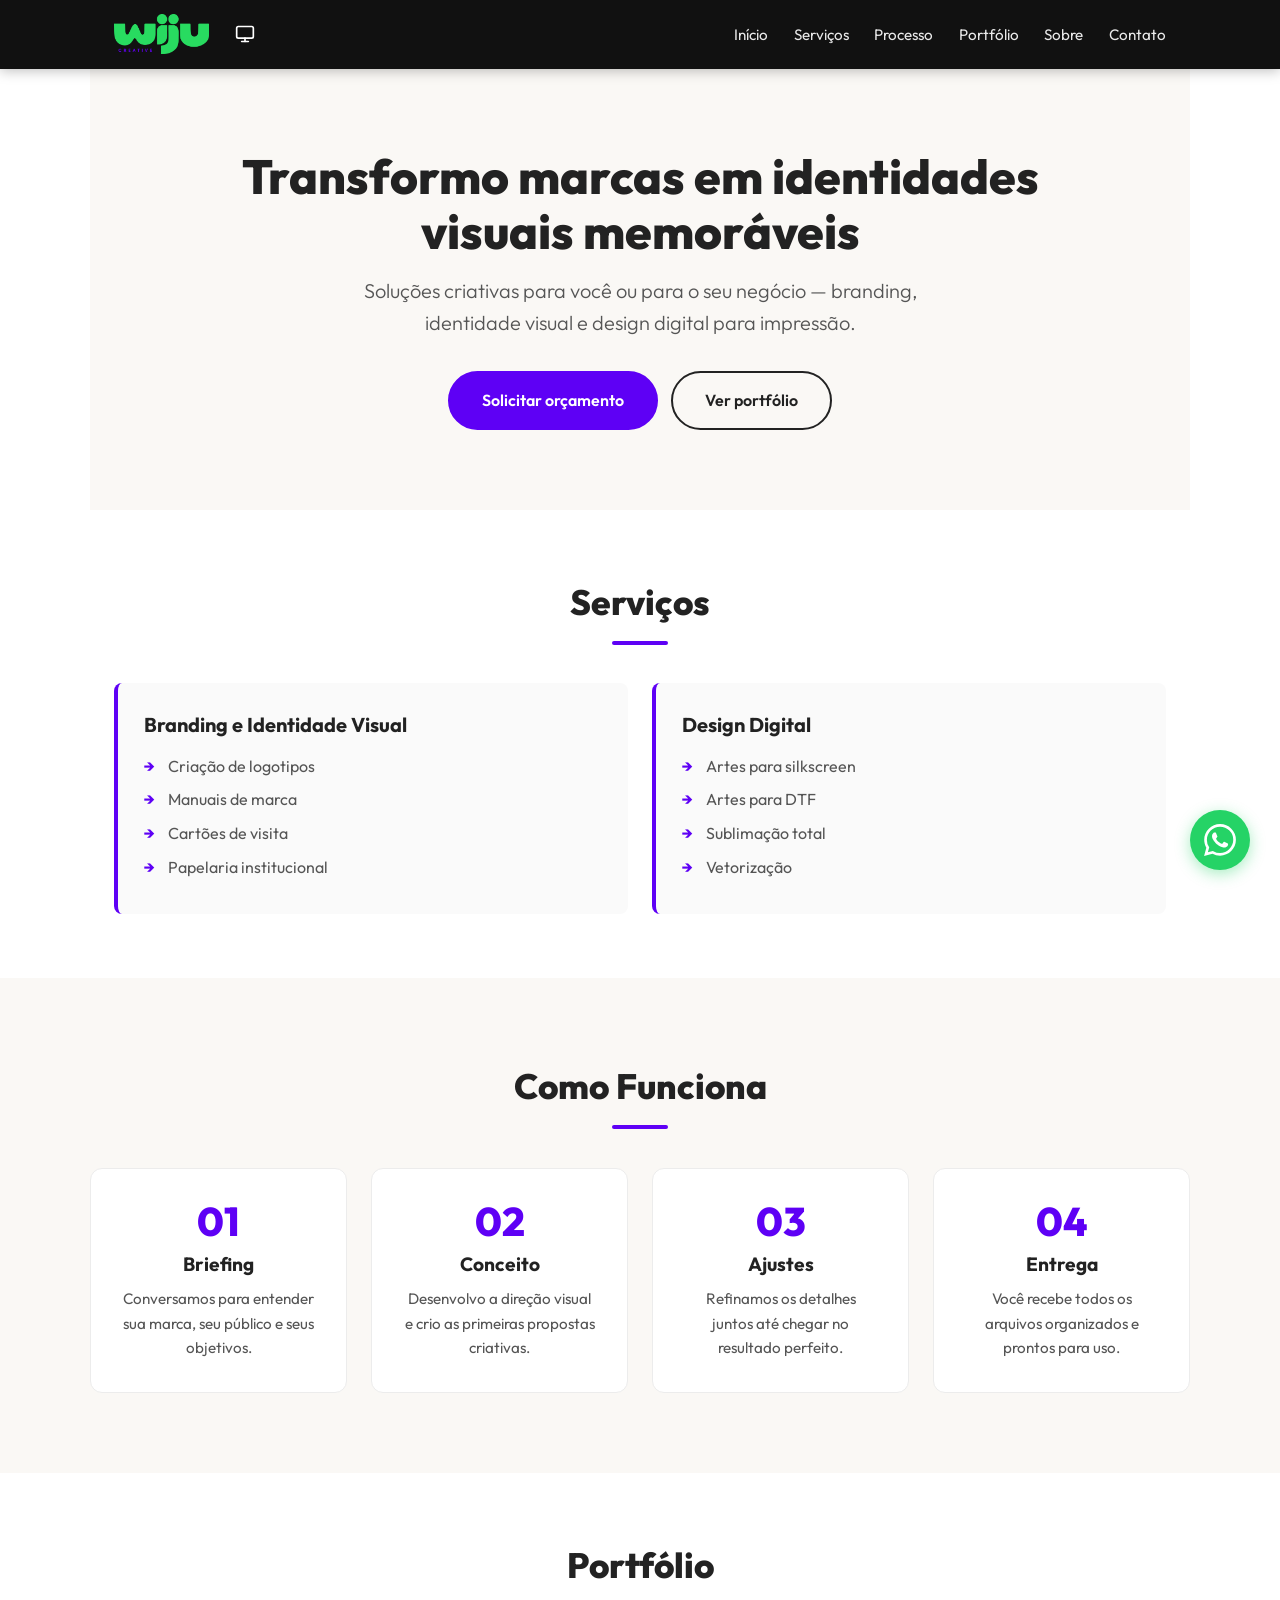
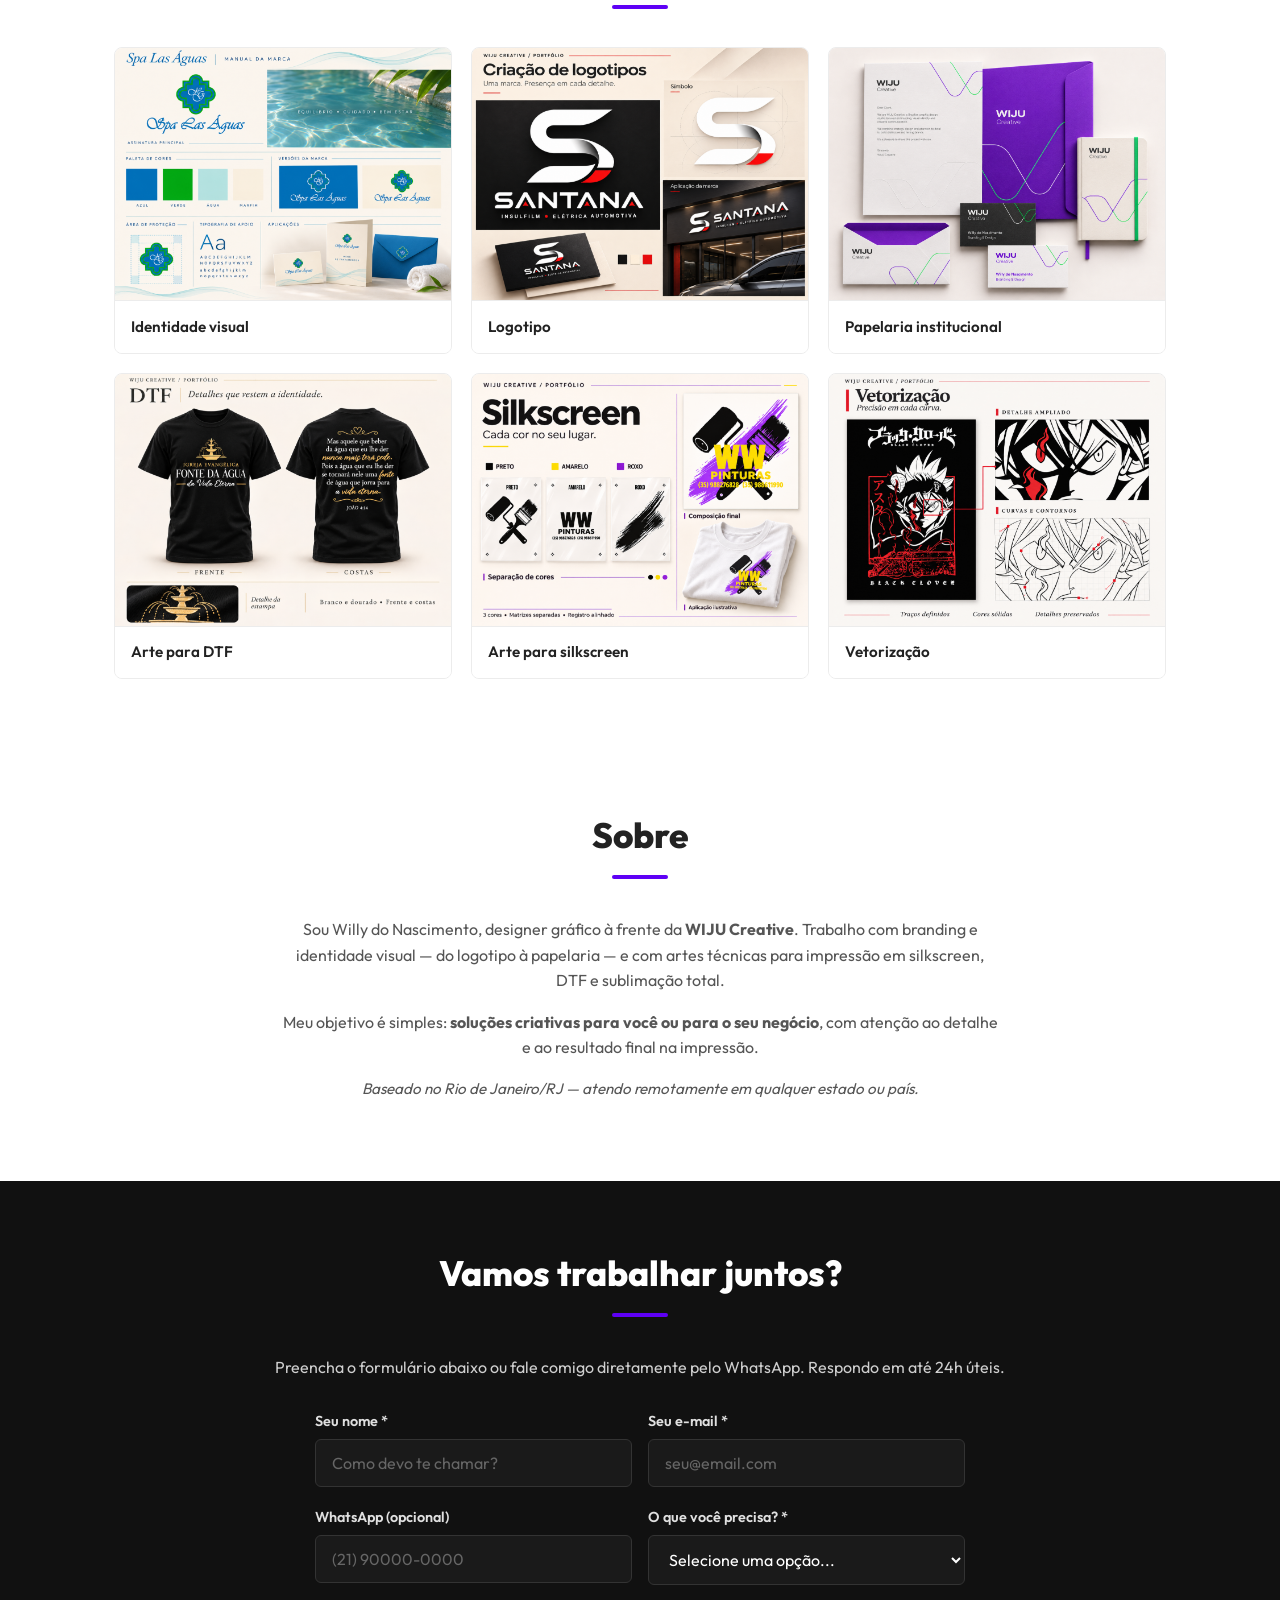
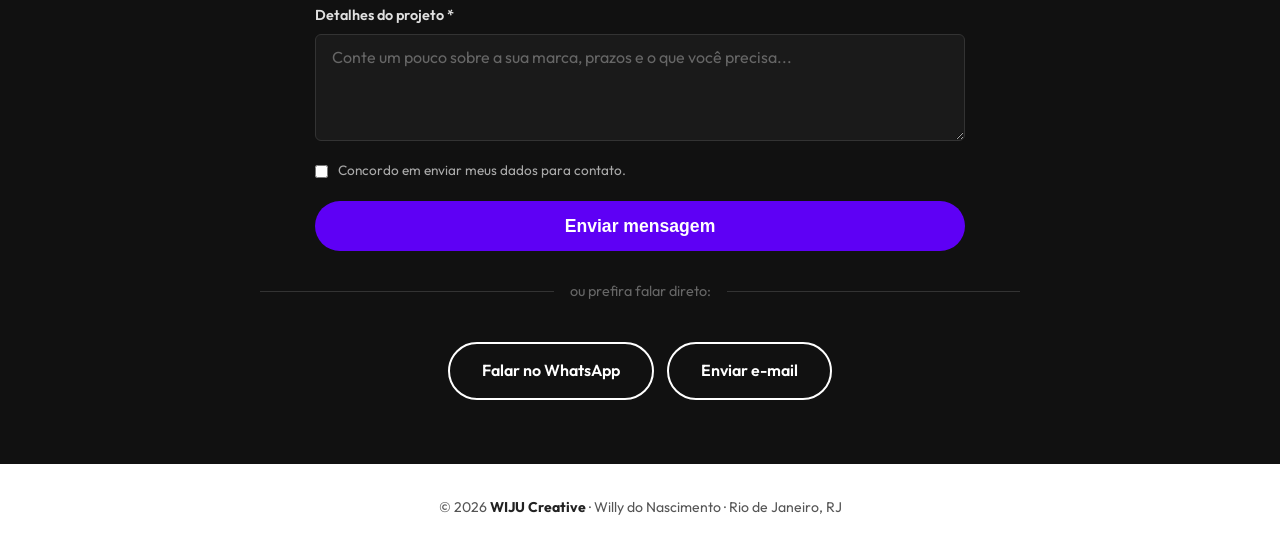
==== commit d31f609b: "Add files via upload" ====
--- a/index.html
+++ b/index.html
@@ -75,7 +75,10 @@
 
 <header>
   <nav aria-label="Navegação principal">
-    <a href="#inicio" class="marca"><span class="dot" aria-hidden="true"></span>WIJU Creative</a>
+    
+      <a href="#inicio" class="marca">
+        <img src="images/logo.png" alt="WIJU Creative" class="logo-header">
+      </a>
 
     <div class="nav-acoes">
       <!-- Botão de Tema -->
--- a/css/styles.css
+++ b/css/styles.css
@@ -315,4 +315,32 @@
   html { scroll-behavior: auto; }
   * { transition: none !important; animation: none !important; }
   .revelar { opacity: 1; transform: none; }
+}
+
+/* =========================================================
+   Ajustes: Logo e Animação Desktop
+   ========================================================= */
+
+/* Se usar a logo no Header */
+.logo-header {
+  max-height: 40px; /* Ajuste o tamanho da logo no cabeçalho */
+  width: auto;
+}
+
+/* Se usar a logo no Hero (Topo) */
+.logo-hero {
+  max-width: 280px; /* Tamanho da logo no topo do site */
+  margin: 0 auto 2rem auto;
+  display: block;
+}
+
+/* Animação mais lenta e perceptível no Desktop */
+.revelar { 
+  opacity: 0; 
+  transform: translateY(40px); 
+  transition: opacity 1.2s cubic-bezier(0.16, 1, 0.3, 1), transform 1.2s cubic-bezier(0.16, 1, 0.3, 1); 
+}
+.revelar.ativo { 
+  opacity: 1; 
+  transform: translateY(0); 
 }
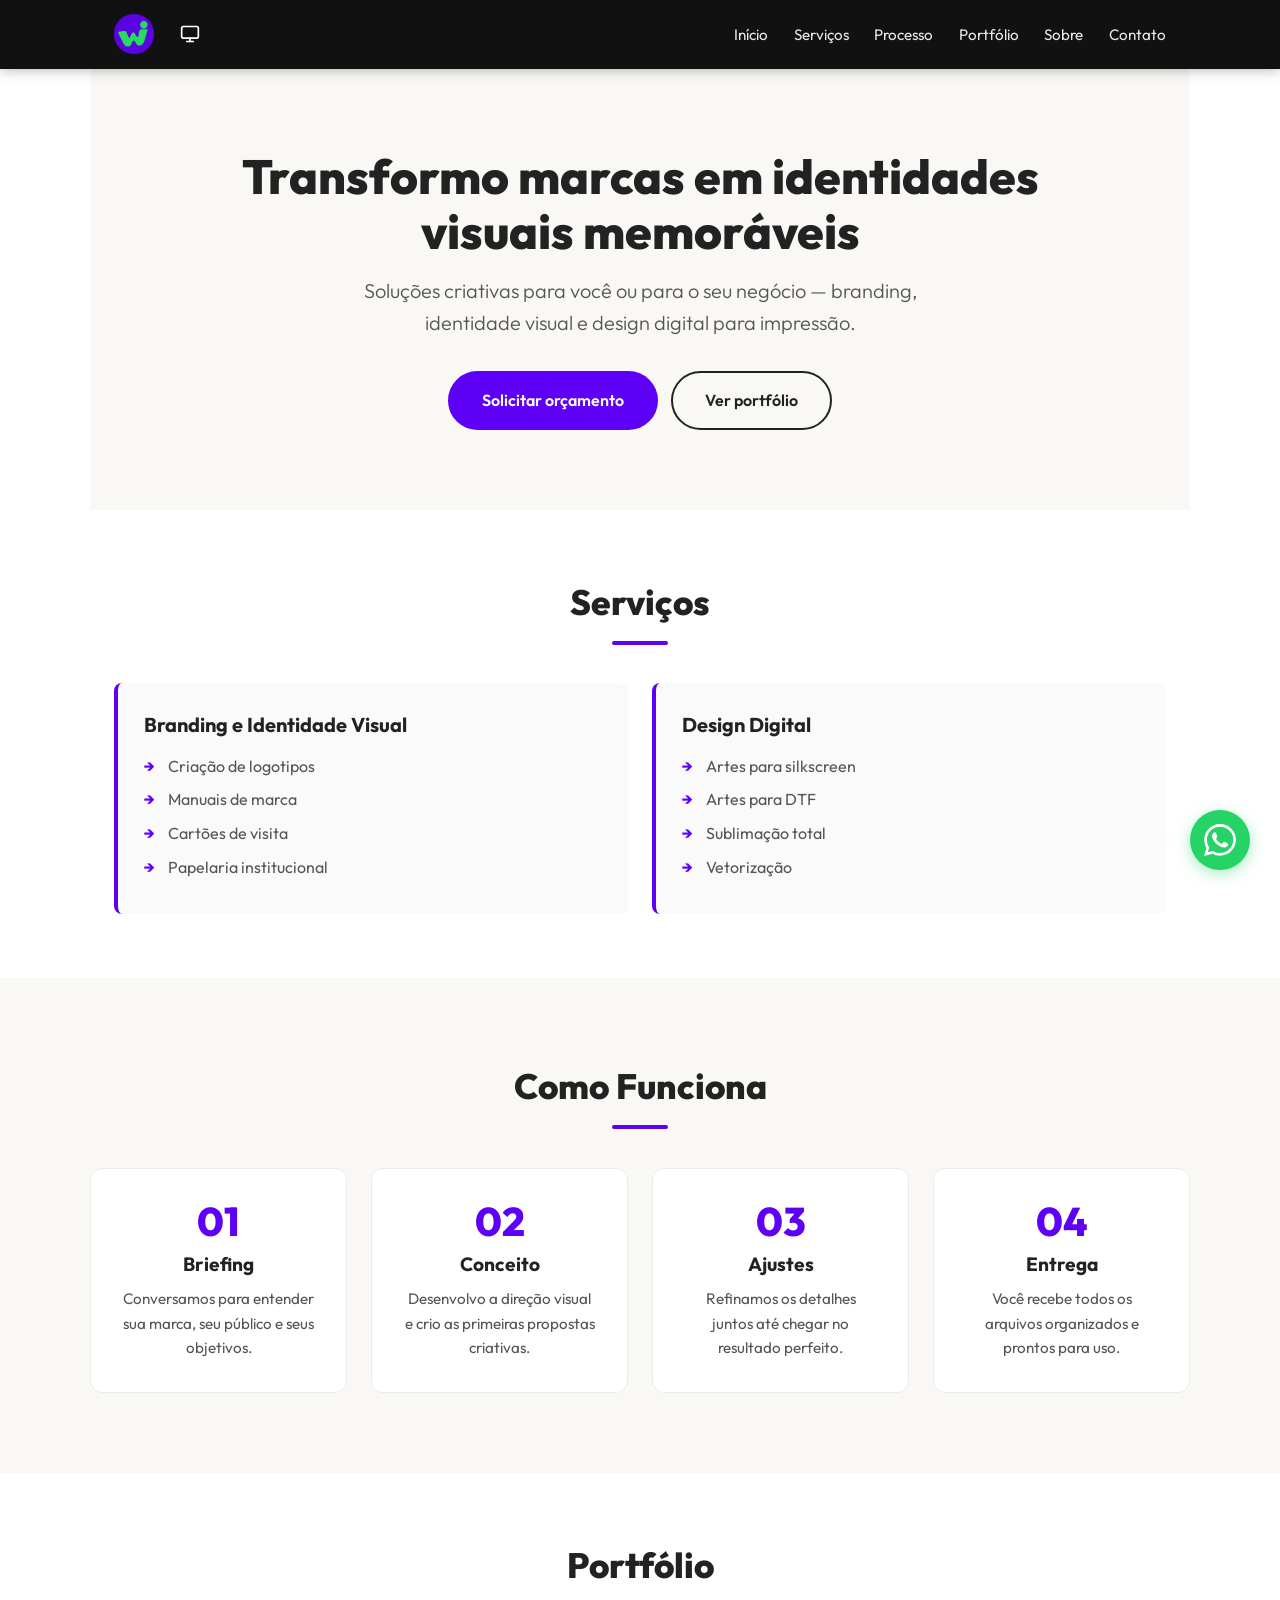
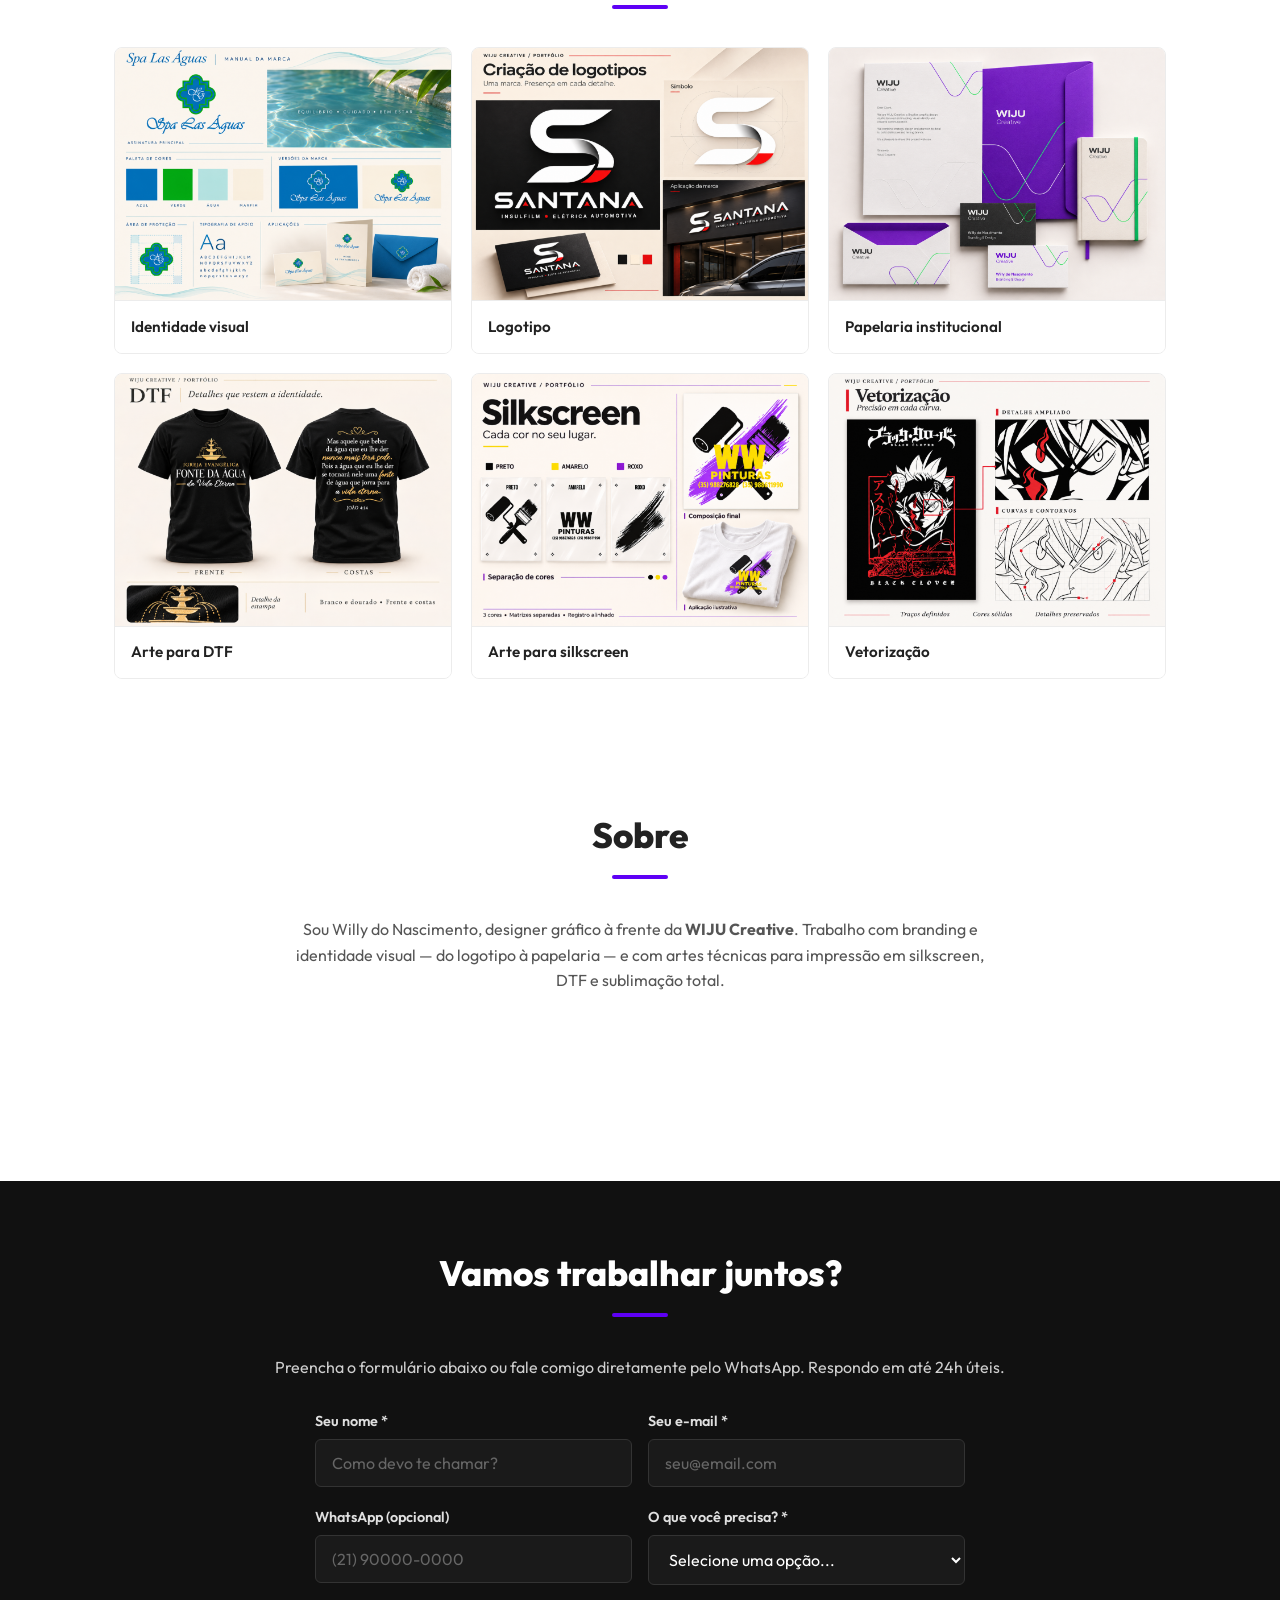
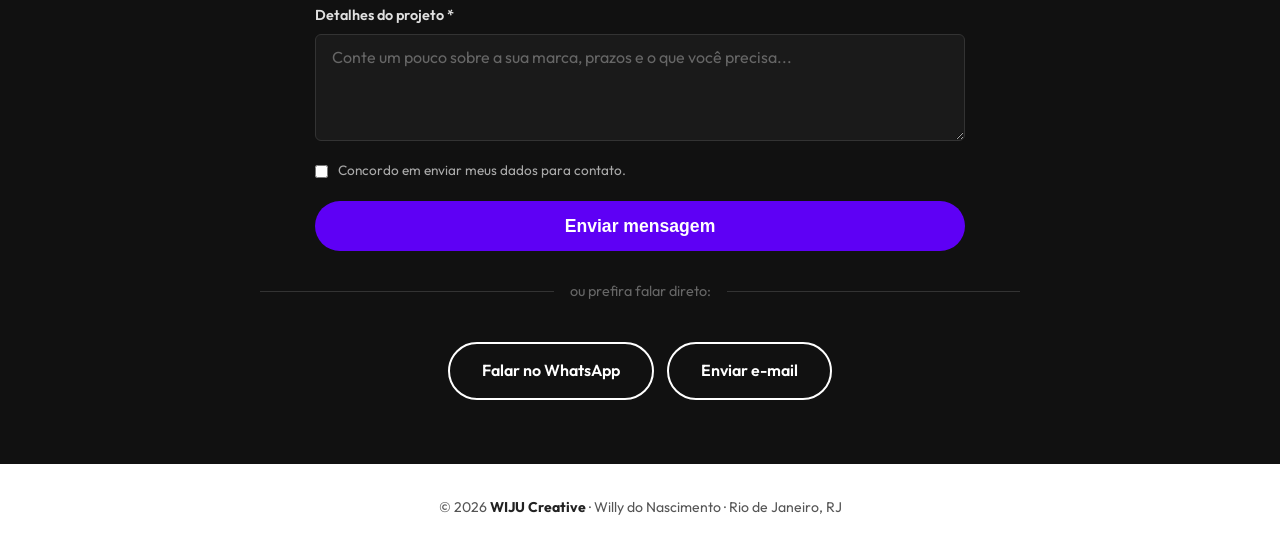
==== commit b780ea90: "Add files via upload" ====
--- a/index.html
+++ b/index.html
@@ -1,9 +1,10 @@
 <!DOCTYPE html>
 <html lang="pt-BR">
 <head>
+  
   <meta charset="UTF-8">
   <meta name="viewport" content="width=device-width, initial-scale=1.0">
-
+  <meta name="google-site-verification" content="PIMkiS8pkEDWwxZhzJ2eh1o8opUorE1w4CcmOm35_Jw" />
   <!-- ===== SEO ===== -->
   <title>WIJU Creative | Branding e Design Digital — Willy do Nascimento</title>
   <meta name="description" content="WIJU Creative — Willy do Nascimento. Branding, identidade visual e design digital para impressão: silkscreen, DTF, sublimação total e vetorização. Rio de Janeiro, atendimento remoto em todo o Brasil e exterior.">
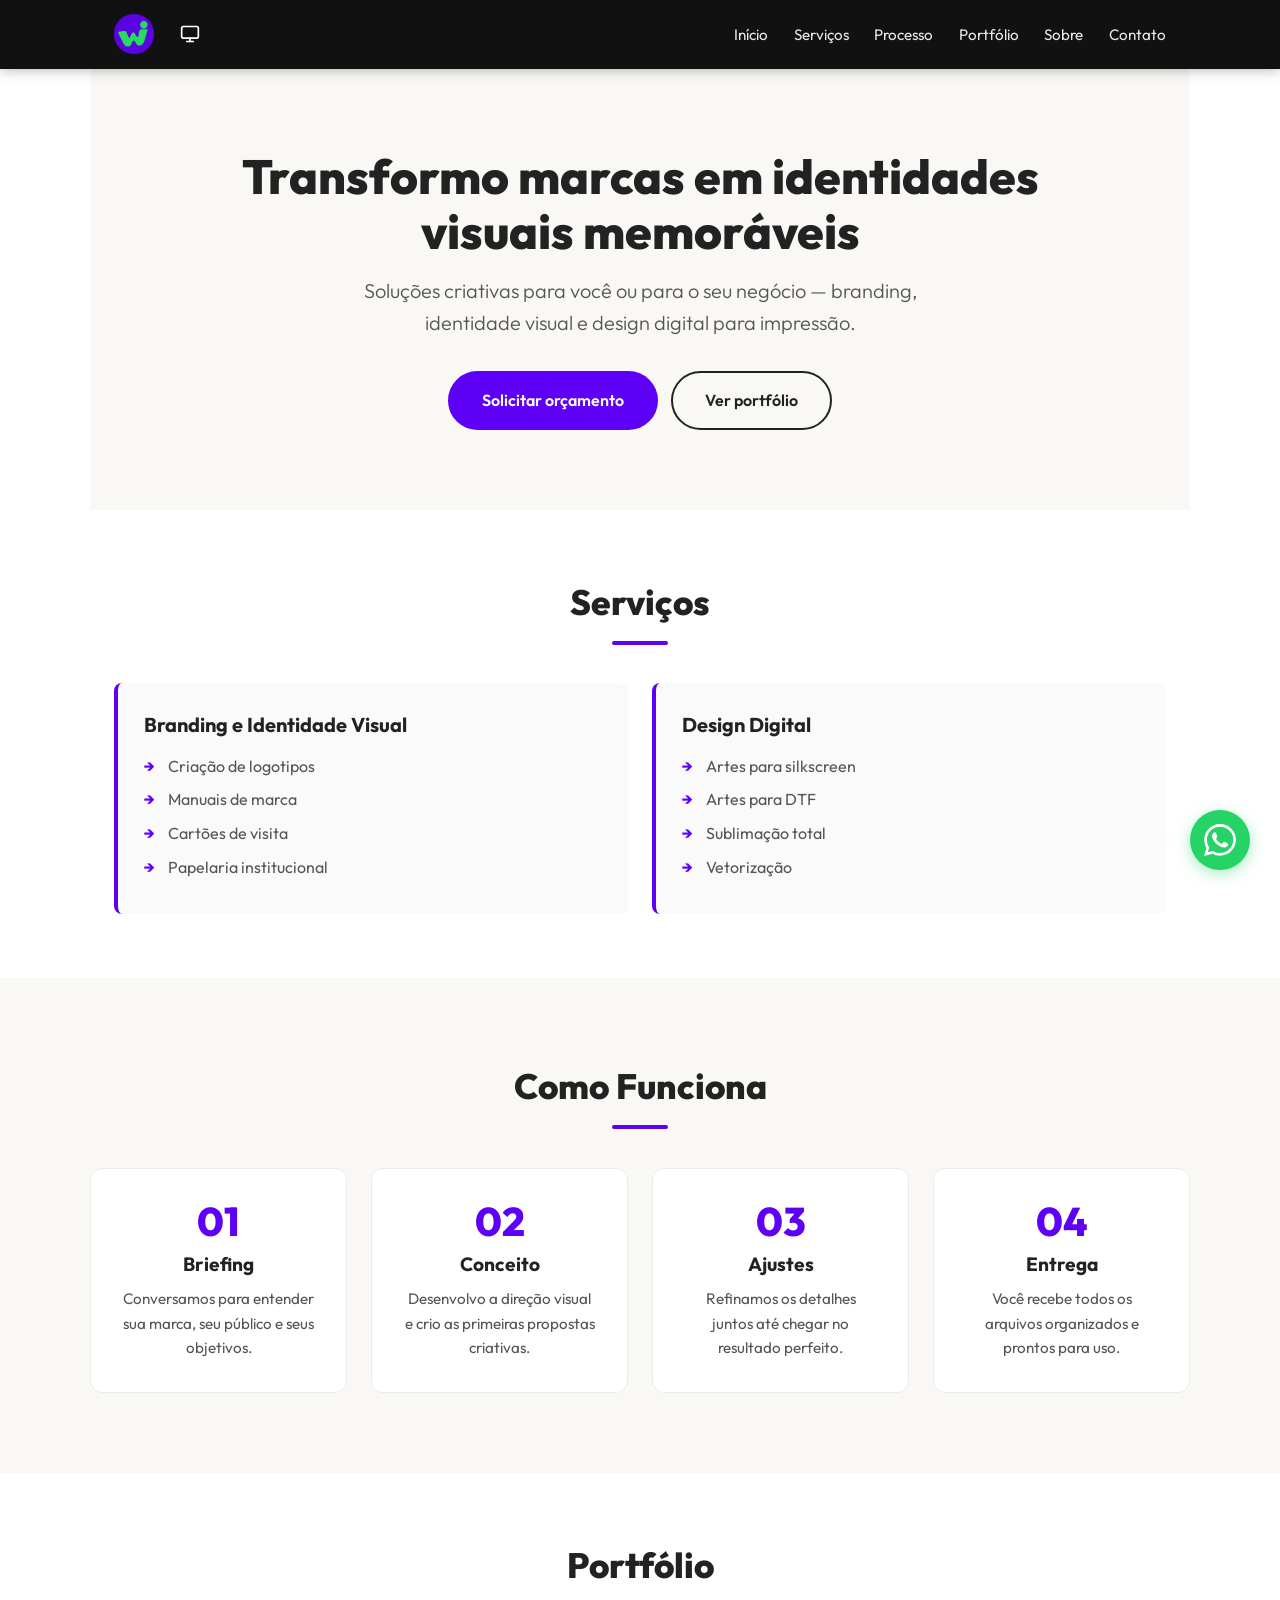
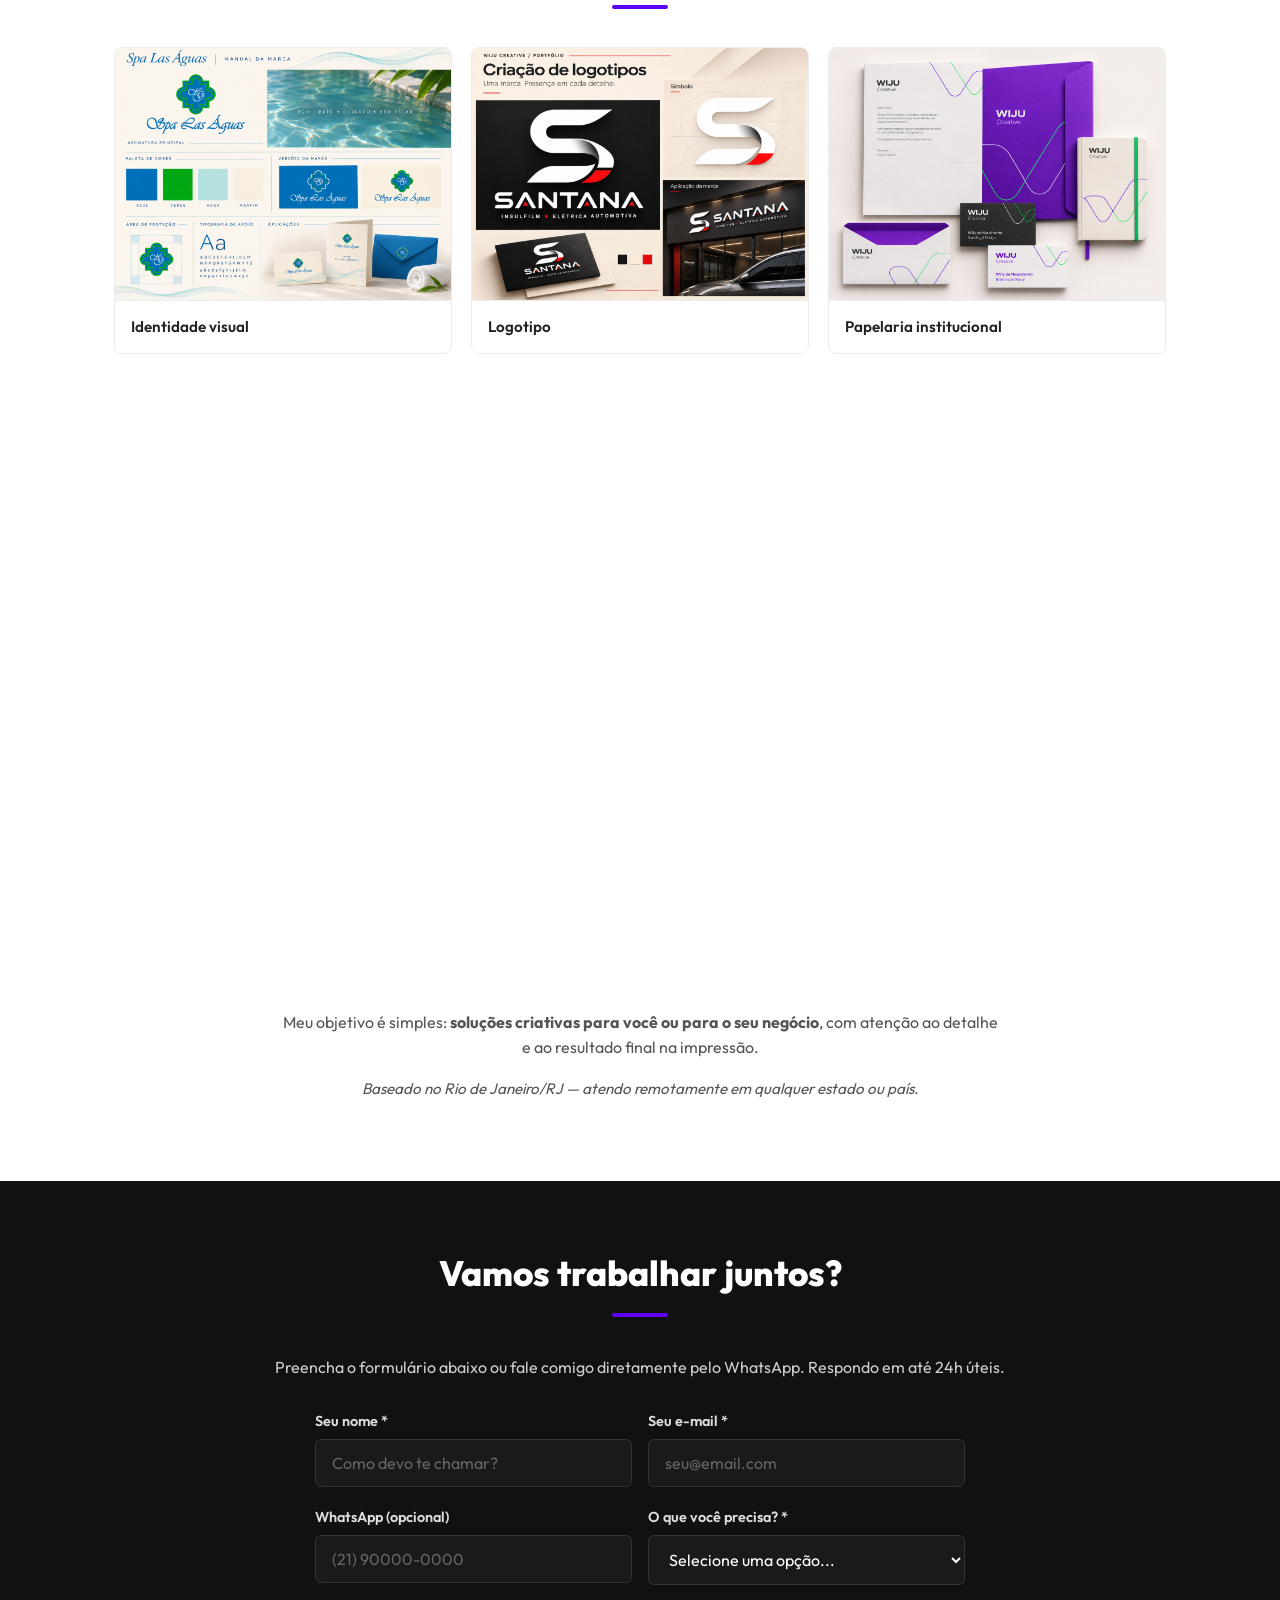
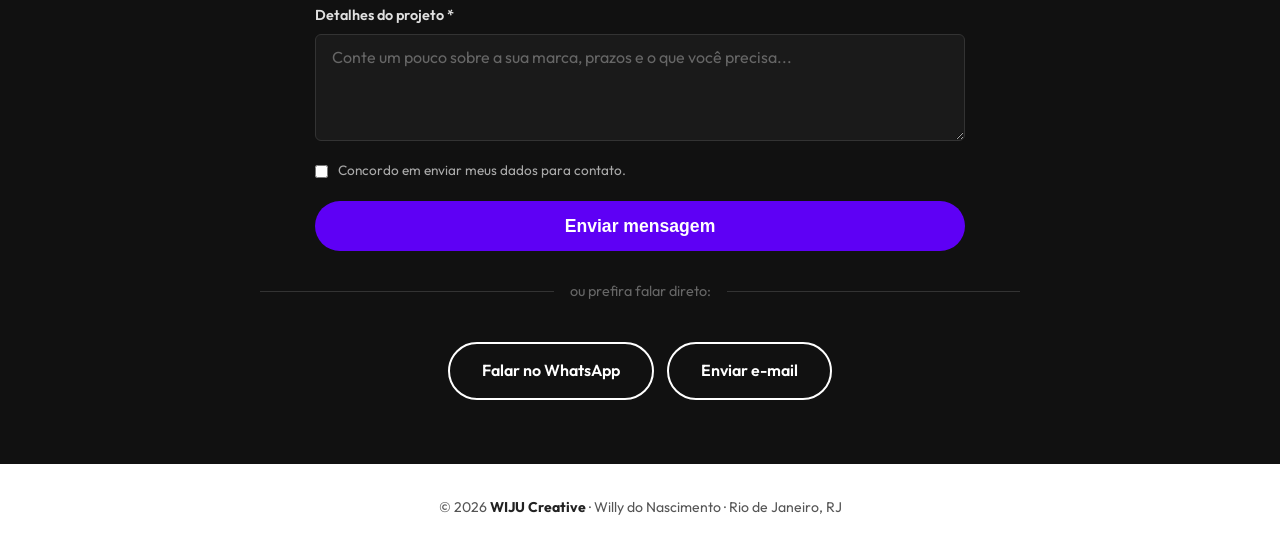
==== commit f81a16bc: "Add files via upload" ====
--- a/index.html
+++ b/index.html
@@ -70,7 +70,7 @@
   }
   </script>
 </head>
-<body>
+<body class="fundo-texturizado">
 
 <a class="skip" href="#inicio">Ir para o conteúdo</a>
 
--- a/css/styles.css
+++ b/css/styles.css
@@ -343,4 +343,22 @@
 .revelar.ativo { 
   opacity: 1; 
   transform: translateY(0); 
+}
+
+/* Adicione esta classe ao seu body ou a um contêiner principal */
+.fundo-texturizado {
+  /* Camada 1: Ruído granulado (SVG inline) */
+  background-image: url("data:image/svg+xml,%3Csvg xmlns='http://www.w3.org/2000/svg' width='200' height='200'%3E%3Cfilter id='noiseFilter'%3E%3CfeTurbulence type='fractalNoise' baseFrequency='0.65' numOctaves='3' stitchTiles='stitch'/%3E%3C/filter%3E%3Crect width='100%25' height='100%25' filter='url(%23noiseFilter)'/%3E%3C/svg%3E"),
+                    /* Camada 2: Gradiente radial sutil com a cor verde */
+                    radial-gradient(circle at 0% 20%, rgba(0, 232, 122, 2.4) 0%, transparent 20%),
+                    /* Camada 3: Gradiente radial sutil com a cor roxo */
+                    radial-gradient(circle at 100% 0%, rgba(94, 0, 245, 2.4) 0%, transparent 20%),
+                    /* Camada 4: Gradiente radial sutil com a cor roxa */
+                    radial-gradient(circle at 100% 70%, rgba(0, 232, 122, 2.4) 0%, transparent 30%),
+                    /* Camada 2: Gradiente radial sutil com a cor verde */
+                    radial-gradient(circle at 0% 55%, rgba(94, 0, 245, 2.4) 0%, transparent 35%);
+
+  
+  background-color: var(--bg); /* Mantém a cor base do seu tema */
+  background-blend-mode: overlay; /* Ajuda a integrar as camadas */
 }
